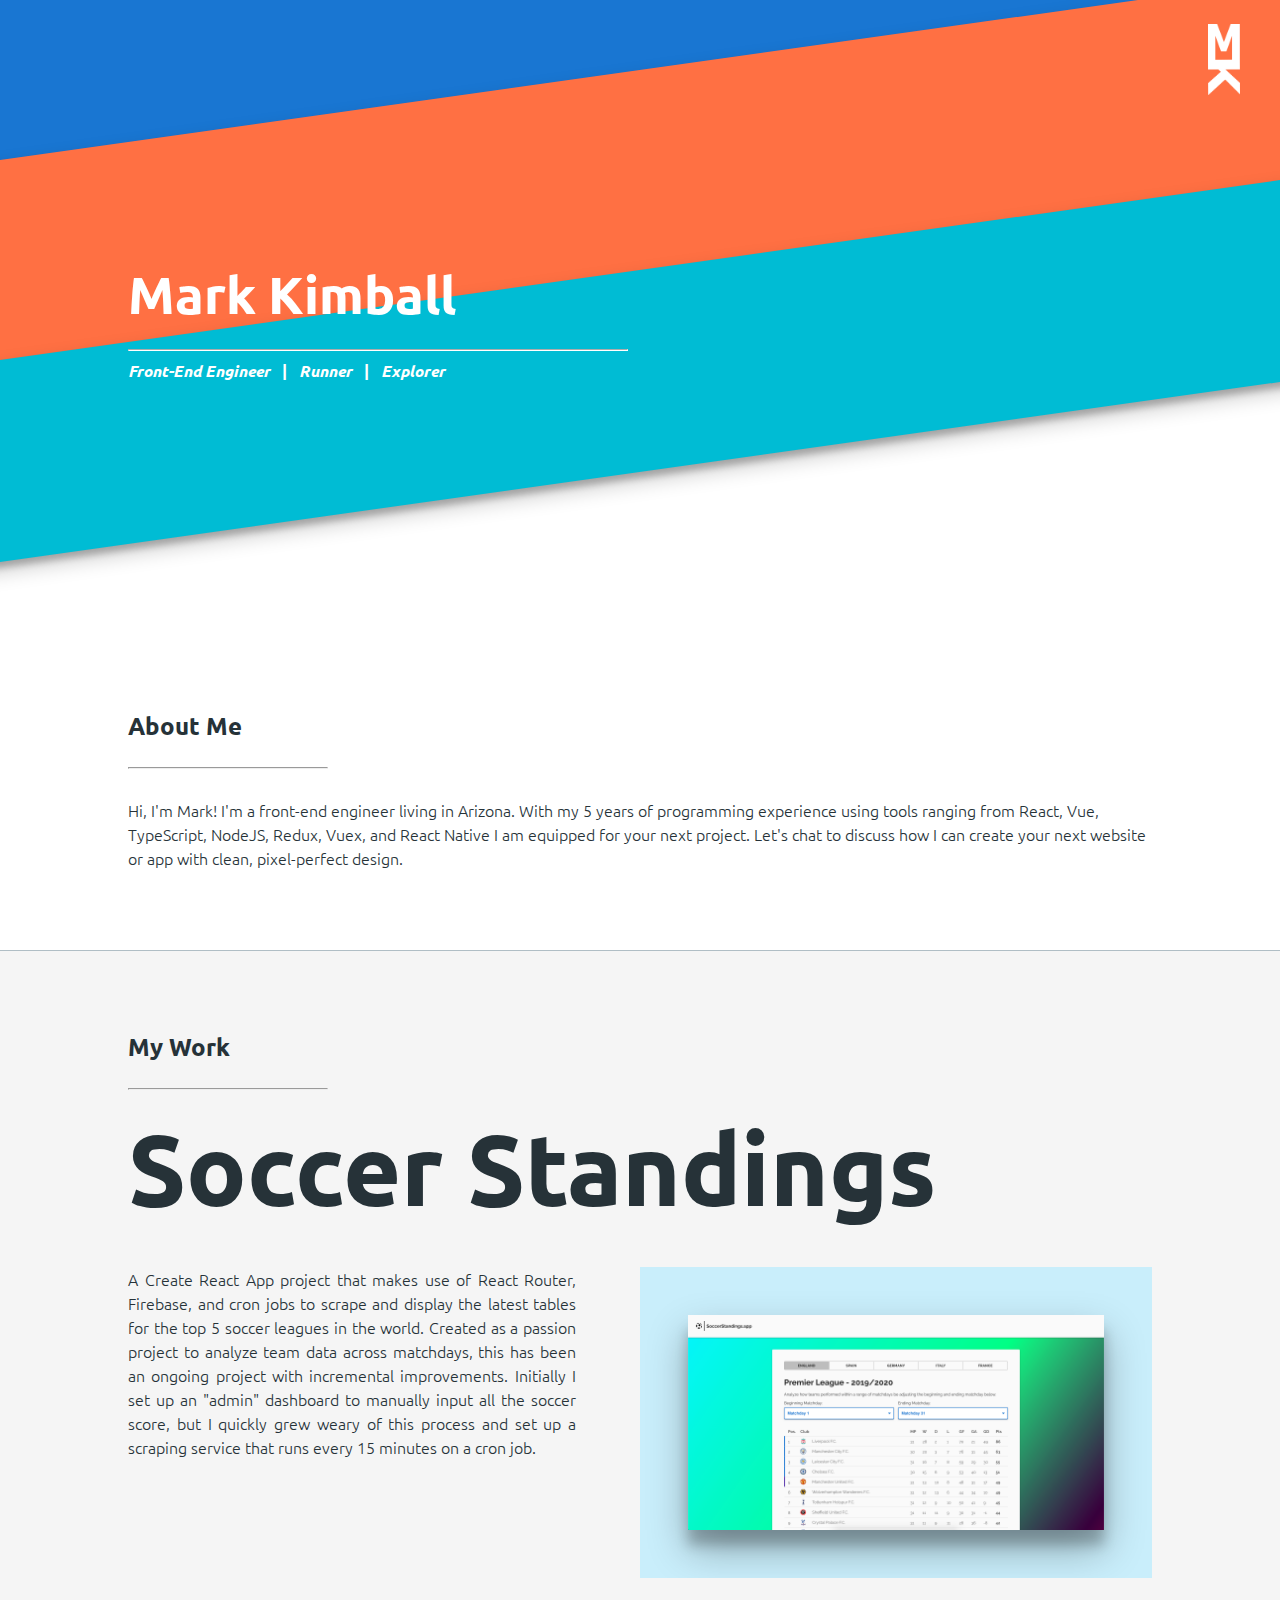
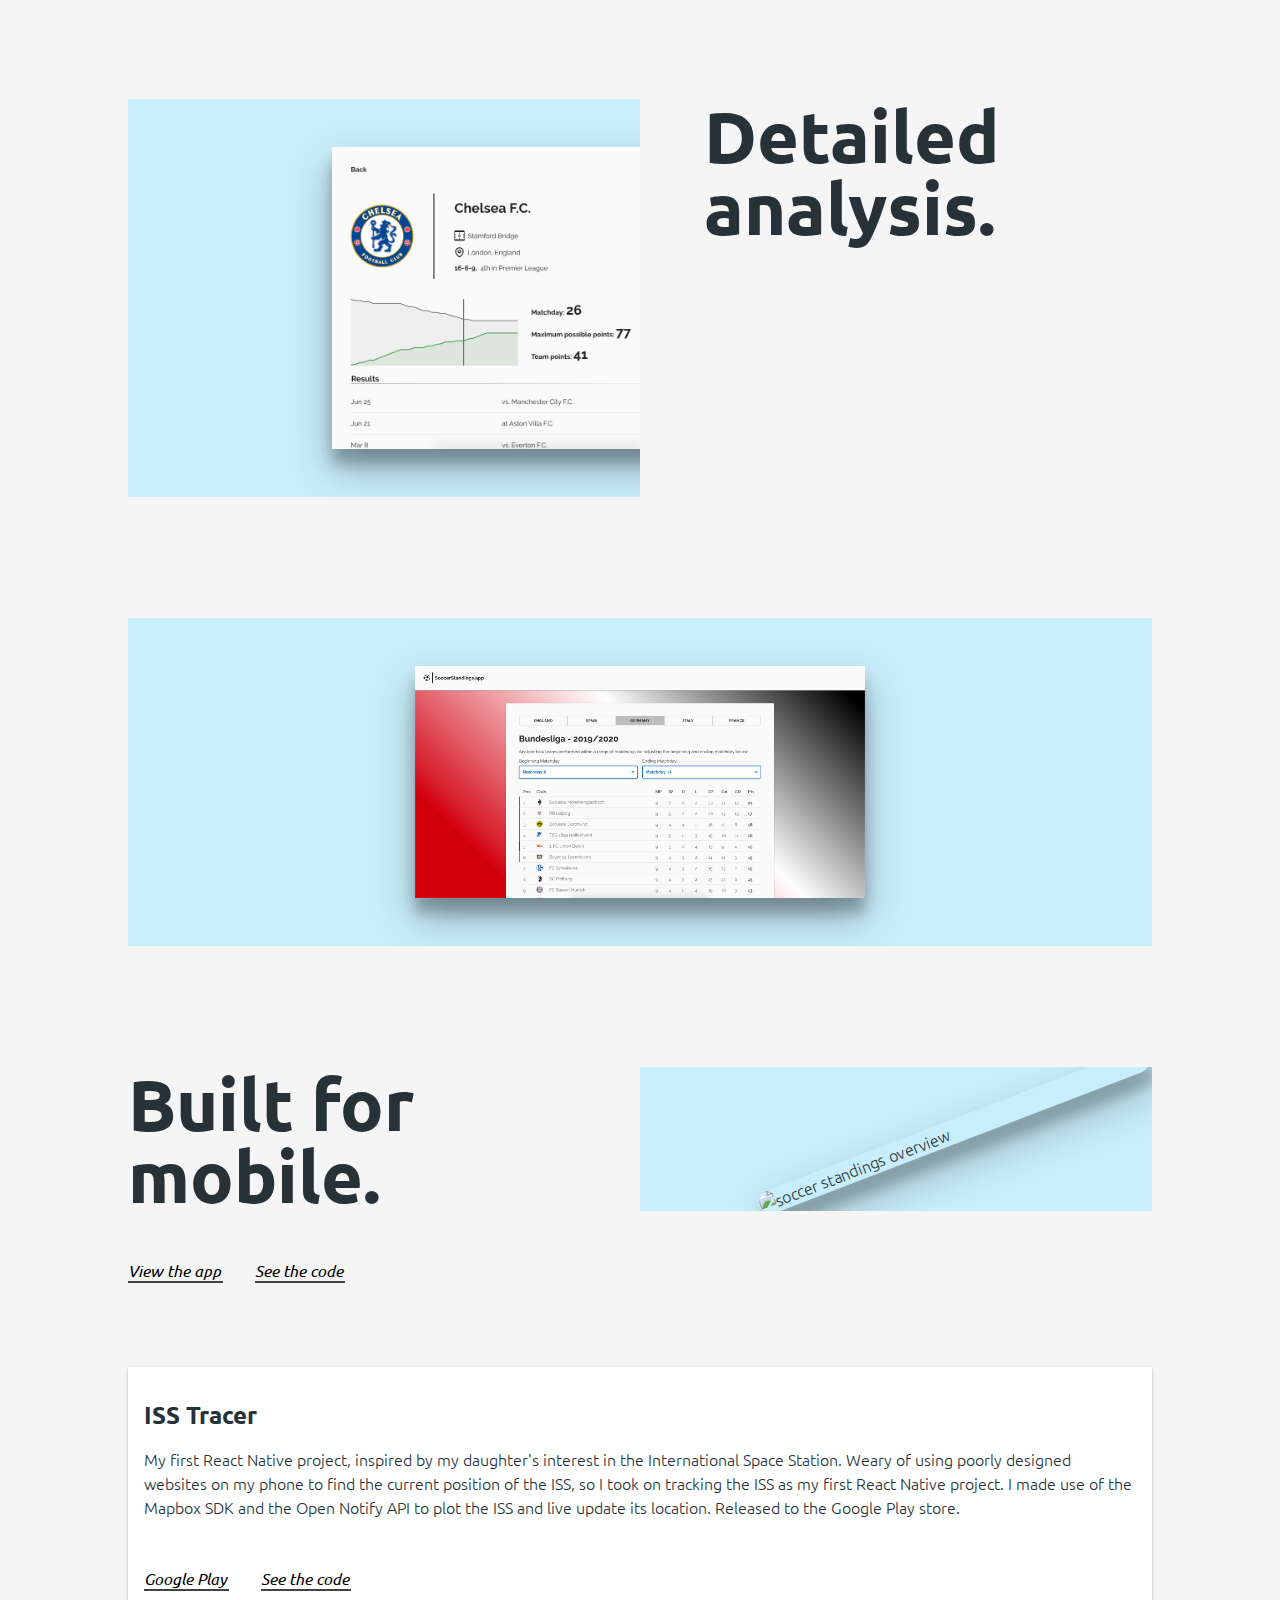
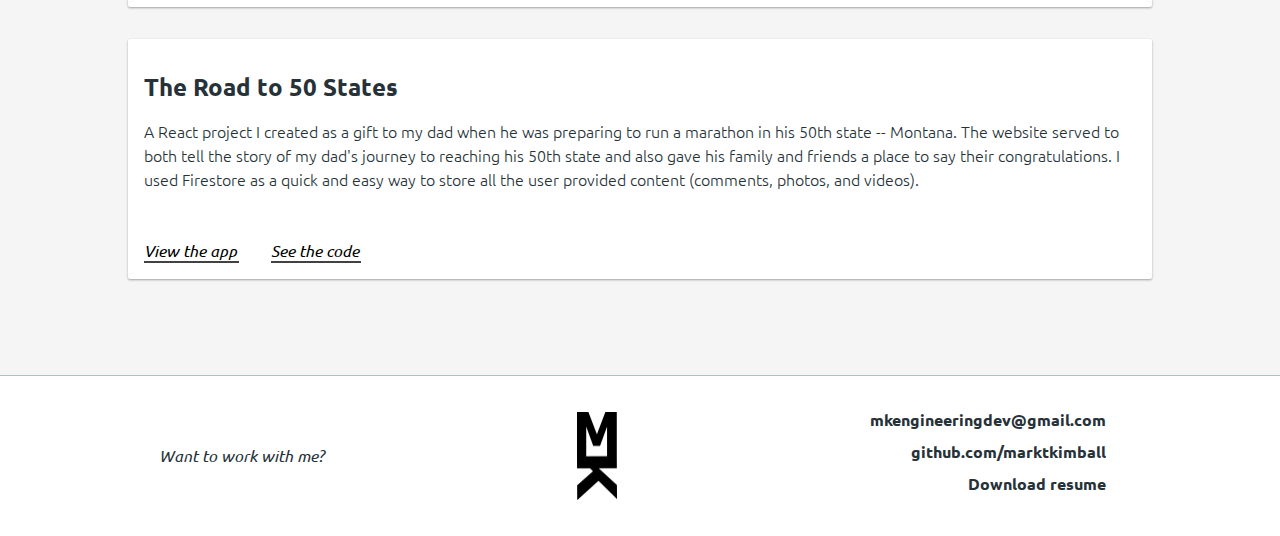
==== index.html @ 2122c410 "Project section -- will break out separate" ====
<!DOCTYPE html>
<html lang="en">
  <head>
    <meta charset="UTF-8" />
    <meta name="viewport" content="width=device-width, initial-scale=1.0" />
    <meta http-equiv="X-UA-Compatible" content="ie=edge" />
    <link rel="shortcut icon" href="./assets/favicon.ico" />
    <link
      href="https://fonts.googleapis.com/css?family=Ubuntu"
      rel="stylesheet"
    />
    <link href="./main.css" rel="stylesheet" type="text/css" />
    <title>Mark Kimball</title>
  </head>

  <body>
    <img class="header-logo" src="./assets/wordmark.png" alt="wordmark logo" />
    <header>
      <div class="stripe-container">
        <div class="stripe"></div>
        <div class="stripe"></div>
        <div class="stripe"></div>
      </div>
      <div class="title">
        <h1>Mark Kimball</h1>
        <hr />
        <h4 class="interests-container">
          <span>Front-End Engineer</span>
          <span class="interests-divider">|</span>
          <span>Runner</span>
          <span class="interests-divider">|</span>
          <span>Explorer</span>
        </h4>
      </div>
    </header>
    <section class="about">
      <div>
        <h2>About Me</h2>
        <hr />
      </div>
      <div>
        <p>
          Hi, I'm Mark! I'm a front-end engineer living in Arizona. With my 5
          years of programming experience using tools ranging from React, Vue,
          TypeScript, NodeJS, Redux, Vuex, and React Native I am equipped for
          your next project. Let's chat to discuss how I can create your next
          website or app with clean, pixel-perfect design.
        </p>
      </div>
    </section>
    <section class="projects">
      <div class="projects-section-title">
        <h2>My Work</h2>
        <hr />
      </div>
      <div class="project">
          <h1 class="project-title">Soccer Standings</h1>
          <div class="project-intro">
            <p class="project-description">
              A Create React App project that makes use of React Router,
              Firebase, and cron jobs to scrape and display the latest tables
              for the top 5 soccer leagues in the world. Created as a passion
              project to analyze team data across matchdays, this has been an
              ongoing project with incremental improvements. Initially I set up
              an "admin" dashboard to manually input all the soccer score, but I
              quickly grew weary of this process and set up a scraping service
              that runs every 15 minutes on a cron job.
            </p>
            <div class="project-image card-image-frame">
              <img
                class="app-image"
                src="./assets/soccer-standings-1.png"
                alt="soccer standings overview"
              />
            </div>
          </div>
            <div class="feature-grouping mobile-reverse">
              <div class="card-image-frame">
                <img
                  class="app-image overflowed-right"
                  src="./assets/soccer-standings-2.png"
                  alt="soccer standings overview"
                />
              </div>
              <div class="callout-feature"><h1 class="callout-inner">Detailed analysis.</h1></div>
            </div>
            <div class="feature-grouping">
            <div class="card-image-frame full-width">
              <img
                class="app-image"
                src="./assets/soccer-standings-3.png"
                alt="soccer standings overview"
              />
            </div>
          </div>
            <div class="feature-grouping">
              <div class="callout-feature"><h1 class="callout-inner">Built for mobile.</h1></div>
            <div class="card-image-frame limited-height">
              <img
                class="app-image iphone-image"
                src="./assets/soccer-standings-4.png"
                alt="soccer standings overview"
              />
            </div>
          </div>
          <div class="extras">
            <a
              class="view-link"
              href="https://soccer-table-c68e5.firebaseapp.com/"
              rel="noopener noreferer"
              target="_blanket"
            >
              View the app
            </a>
            <a
              class="view-link code-link"
              href="https://github.com/marktkimball/soccer-table"
              rel="noopener noreferer"
              target="_blanket"
            >
              See the code
            </a>
          </div>
        </div>
      </div>
        <div class="card">
          <h2>ISS Tracer</h2>
          <p>
            My first React Native project, inspired by my daughter's interest in
            the International Space Station. Weary of using poorly designed
            websites on my phone to find the current position of the ISS, so I
            took on tracking the ISS as my first React Native project. I made
            use of the Mapbox SDK and the Open Notify API to plot the ISS and
            live update its location. Released to the Google Play store.
          </p>
          <div class="extras">
            <a
              class="view-link"
              href="https://play.google.com/store/apps/details?id=com.isstracer"
              rel="noopener noreferer"
              target="_blanket"
            >
              Google Play
            </a>
            <a
              class="view-link code-link"
              href="https://github.com/marktkimball/iss-tracker"
              rel="noopener noreferer"
              target="_blanket"
            >
              See the code
            </a>
          </div>
        </div>
      </div>
      <div>
        <div class="card">
          <h2>The Road to 50 States</h2>
          <p>
            A React project I created as a gift to my dad when he was preparing
            to run a marathon in his 50th state -- Montana. The website served
            to both tell the story of my dad's journey to reaching his 50th
            state and also gave his family and friends a place to say their
            congratulations. I used Firestore as a quick and easy way to store
            all the user provided content (comments, photos, and videos).
          </p>
          <div class="extras">
            <a
              class="view-link"
              href="https://theroadto50states.herokuapp.com/"
              rel="noopener noreferer"
              target="_blanket"
            >
              View the app
            </a>
            <a
              class="view-link code-link"
              href="https://github.com/marktkimball/50-state-marathons"
              rel="noopener noreferer"
              target="_blanket"
            >
              See the code
            </a>
          </div>
        </div>
      </div>
    </section>
    <footer>
      <img
        class="footer-wordmark mobile"
        src="./assets/wordmark.png"
        alt="wordmark logo"
      />
      <p class="want-to-work-title">Want to work with me?</p>
      <img class="footer-wordmark desktop" src="./assets/wordmark.png" />
      <div>
        <a class="contact-link" href="mailto:mkengineeringdev@gmail.com">
          mkengineeringdev@gmail.com
        </a>
        <a
          class="contact-link"
          href="https://www.github.com/marktkimball"
          rel="noopener noreferer"
          target="_blanket"
        >
          github.com/marktkimball
        </a>
        <a class="contact-link" download href="./assets/resume.pdf"
          >Download resume</a
        >
      </div>
    </footer>
  </body>
</html>
---- main.css ----
*,
*:before,
*:after {
  box-sizing: border-box;
}

html {
  font-size: 10px;
}

body {
  color: #263238;
  font-family: 'Ubuntu', sans-serif;
  font-size: 1.6rem;
  font-weight: 100;
  line-height: 2.4rem;
  margin: 0;
}

a {
  text-decoration: none;
  color: inherit;
}

header {
  height: calc(3 * 21rem);
  overflow: hidden;
  position: relative;
  width: 100vw;
}

.header-logo {
  filter: invert(1);
  position: absolute;
  right: 4rem;
  top: 2.4rem;
  width: 3.2rem;
  z-index: 1;
  animation: fadein 2000ms;
}

.stripe-container {
  top: -18rem;
  left: -5rem;
  position: absolute;
  width: 120vw;
}

.stripe {
  height: 20rem;
  left: 0;
  right: 0;
  transform: rotate(-8deg);
  box-shadow: 0 1rem 2rem rgba(0, 0, 0, 0.19),
    0 0.6rem 0.6rem rgba(0, 0, 0, 0.23);
}

.stripe:nth-of-type(1) {
  height: 24rem;
  background: #1976d2;
}

.stripe:nth-of-type(2) {
  background: #ff7043;
}

.stripe:nth-of-type(3) {
  background: #00bcd4;
}

.title {
  color: #fff;
  display: flex;
  flex-direction: column;
  height: 100%;
  justify-content: center;
  margin: 0 10%;
  position: relative;
  animation: fadein 2000ms, slideIn 1000ms forwards;
}

.title > h1 {
  font-size: 5.2rem;
}

.title > hr {
  border-color: #fff;
  width: 100%;
  max-width: 50rem;
  margin-left: 0;
}

.interests-container {
  font-style: italic;
  display: flex;
  margin: 0;
}

.interests-divider {
  font-style: normal;
  margin: 0 1.2rem;
}

section {
  border-bottom: 0.1rem solid #b0bec5;
  padding: 6.4rem 10%;
}

section hr {
  display: inline-block;
  width: 20rem;
}

.view-link {
  color: #000;
  font-style: italic;
  position: relative;
  overflow: hidden;
  padding-right: 0.2rem;
  margin-right: 3.2rem;
}

.view-link::before {
  content: '';
  background-color: #ff7043;
  opacity: 0;
  position: absolute;
  top: 0.8rem;
  bottom: 0.8rem;
  left: -2.4rem;
  transition: all 200ms ease-in-out;
  width: 100%;
  height: 0.5rem;
}

.code-link::before {
  background-color: #039be5;
}

.view-link:hover::before {
  left: 0.5rem;
  opacity: 0.5;
}

.view-link::after {
  content: '';
  background-color: #424242;
  height: 0.2rem;
  width: 100%;
  position: absolute;
  bottom: 0;
  right: 0;
  left: 0;
  transition: all 200ms ease-in-out;
}

.view-link:hover::after {
  left: 100%;
  right: unset;
}

.button {
  background: #03a9f4;
  border-radius: 0.2rem;
  box-shadow: 0 0.1rem 0.3rem rgba(0, 0, 0, 0.12),
    0 0.1rem 0.2rem rgba(0, 0, 0, 0.24);
  color: #fff;
  padding: 1.6rem;
  transition: background 300ms ease-in-out;
}

.button:hover {
  background: #039be5;
}

.button:active {
  box-shadow: 0 0.3rem 0.6rem rgba(0, 0, 0, 0.16),
    0 0.3rem 0.6rem rgba(0, 0, 0, 0.23);
}

.projects {
  background: #f5f5f5;
}

.card {
  background: #fff;
  border-radius: 0.2rem;
  box-shadow: 0 0.1rem 0.3rem rgba(0, 0, 0, 0.12),
    0 0.1rem 0.2rem rgba(0, 0, 0, 0.24);
  margin-bottom: 3.2rem;
  padding: 1.6rem;
}

.project {
  margin-bottom: 8.4rem;
}

.project-intro {
  align-items: flex-start;
  display: flex;
  margin-bottom: 6.4rem;
}

.project-description {
  flex: 2;
  margin: 0 6.4rem 0 0;
  text-align: justify;
}

.project-title {
  font-size: 10rem;
  line-height: 10rem;
  margin: 1.6rem 0 4.8rem 0;
}

.project-image {
  flex: 3;
}

.callout-feature {
  flex: 1;
}

.callout-inner {
  max-width: 38rem;
  font-size: 7.2rem;
  line-height: 7.2rem;
  margin: 0;
}

.align-right {
  text-align: right;
}

.feature-grouping {
  display: flex;
  justify-content: space-between;
  margin-top: 12.1rem;
}

.feature-grouping > *:nth-child(2) {
  margin-left: 6.4rem;
}

.card-image-frame {
  background-color: #c9eefb;
  display: inline-block;
  padding: 4.8rem;
  overflow: hidden;
  flex: 3;
  max-width: 50%;
}

.card-image-frame.limited-height {
  max-height: 34rem;
}

.app-image {
  box-shadow: 0 1.9rem 3.8rem rgba(0, 0, 0, 0.3),
    0 1.5rem 1.2rem rgba(0, 0, 0, 0.22);
  display: block;
  margin: 0 auto;
  max-width: 45rem;
  width: 100%;
}

.card-image-frame.full-width {
  max-width: 100%;
}

.overflowed-right {
  transform: translate(15.6rem, 0);
}

.iphone-image {
  border-radius: 3.2rem;
  max-height: 40rem;
  transform: rotate(-21deg) translate(5.3rem, 2.5rem);
  width: initial;
}

.extras {
  align-items: center;
  display: flex;
  margin-top: 4.8rem;
}

footer {
  align-items: center;
  display: flex;
  justify-content: space-around;
  padding: 3.2rem;
}

.want-to-work-title {
  font-style: italic;
}

.footer-wordmark {
  width: 4rem;
}

.contact-link {
  display: block;
  font-weight: bold;
  margin: 0 1.6rem 0.8rem 0;
  text-align: right;
}

.contact-link:hover {
  text-decoration: underline;
}

@media screen and (max-width: 414px) {
  .title {
    margin: 0 1.6rem;
  }

  .title h1 {
    font-size: 4.2rem;
  }

  .about {
    padding: 0 1.6rem 3.2rem 1.6rem;
  }

  .projects {
    padding: 1.6rem;
  }

  .projects-section-title {
    margin: 0 1.6rem;
  }

  .interests-container {
    flex-direction: column;
  }

  .interests-divider {
    display: none;
  }
}

.mobile {
  display: none;
}

@media screen and (max-width: 768px) {
  .project-title {
    font-size: 7.2rem;
    line-height: 7.2rem;
  }

  .project-description {
    margin-right: 0;
  }

  .project-intro,
  .feature-grouping {
    flex-direction: column;
  }

  .feature-grouping {
    margin-top: 6.4rem;
  }

  .feature-grouping.mobile-reverse {
    flex-direction: column-reverse;
  }

  .project-intro > *,
  .feature-grouping > * {
    max-width: 100%;
    min-width: 100%;
  }

  .feature-grouping > *:nth-child(2) {
    margin-left: 0;
  }

  .card-image-frame {
    margin-top: 3.2rem;
  }

  .callout-inner {
    font-size: 5.2rem;
    line-height: 5.2rem;
  }

  footer {
    flex-direction: column;
  }

  .desktop {
    display: none;
  }

  .mobile {
    display: block;
  }

  .want-to-work-title {
    border-bottom: 0.1rem solid #000;
    margin: 3.2rem 0 3.2rem 0;
    padding: 3.2rem 0;
    text-align: center;
    width: 60%;
  }

  .contact-link {
    text-align: center;
  }

  .contact-divider {
    display: none;
  }
}

@keyframes fadein {
  from {
    opacity: 0;
  }
  to {
    opacity: 1;
  }
}

@keyframes slideIn {
  from {
    transform: translateY(2.4rem);
  }
  to {
    transform: translateY(0);
  }
}
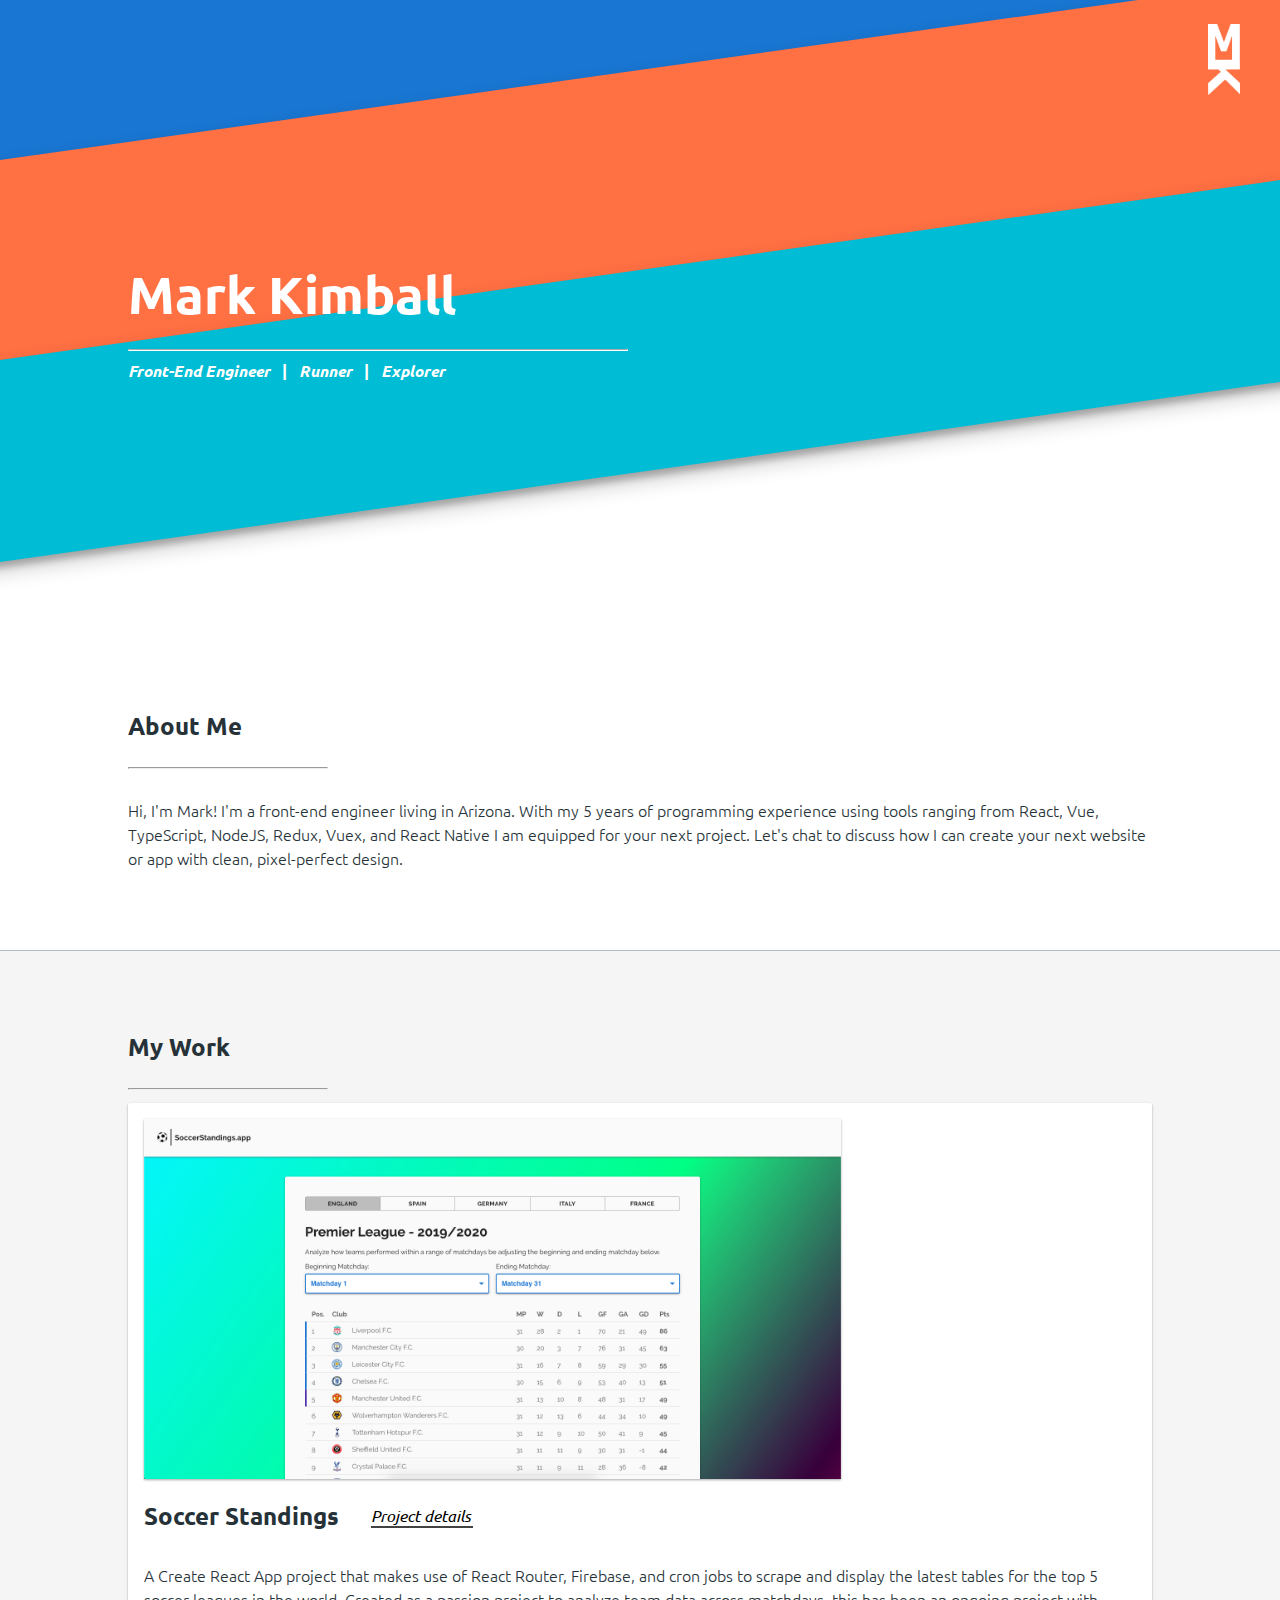
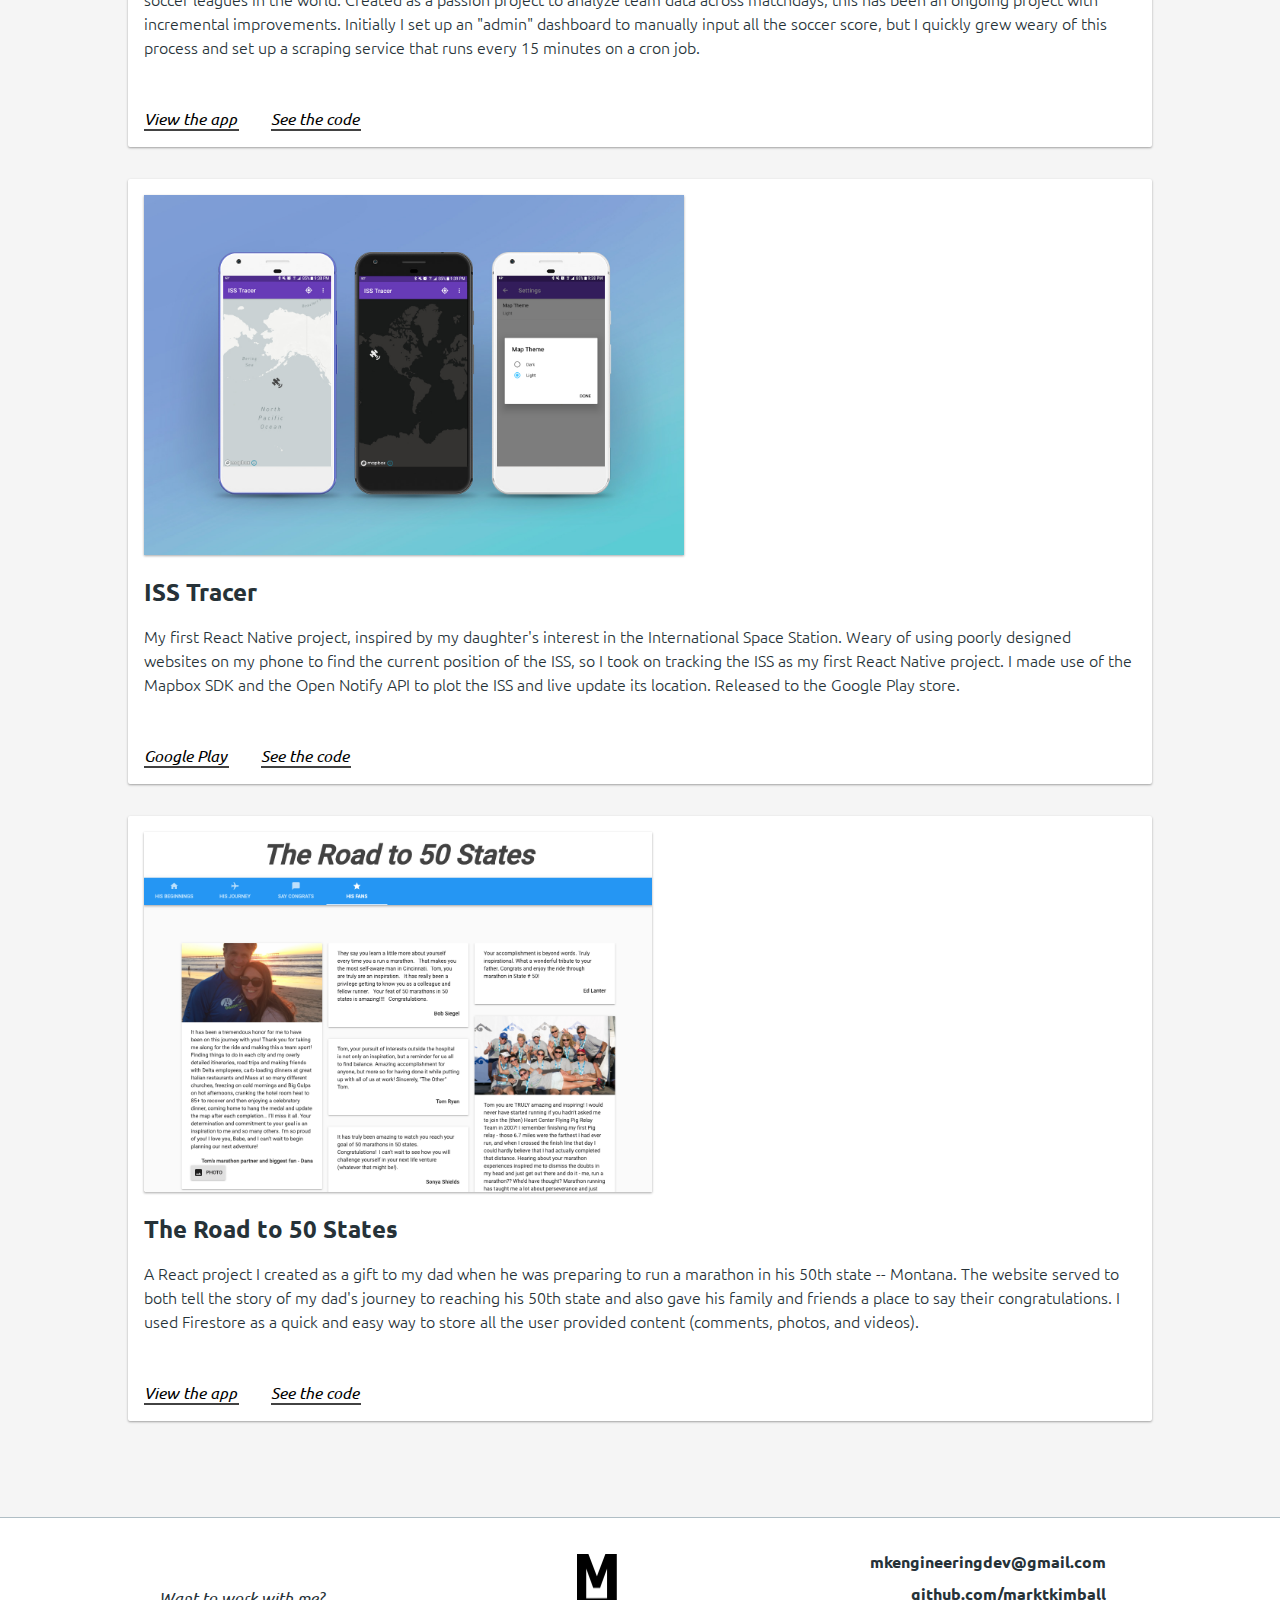
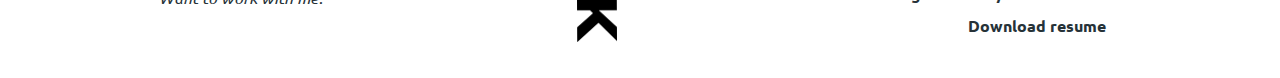
==== commit bfbfcb87: "Separates project page" ====
--- a/index.html
+++ b/index.html
@@ -14,12 +14,16 @@
   </head>
 
   <body>
-    <img class="header-logo" src="./assets/wordmark.png" alt="wordmark logo" />
+    <img
+      class="header-logo invert"
+      src="./assets/wordmark.png"
+      alt="wordmark logo"
+    />
     <header>
       <div class="stripe-container">
-        <div class="stripe"></div>
-        <div class="stripe"></div>
-        <div class="stripe"></div>
+        <div class="stripe elevation-3"></div>
+        <div class="stripe elevation-3"></div>
+        <div class="stripe elevation-3"></div>
       </div>
       <div class="title">
         <h1>Mark Kimball</h1>
@@ -53,135 +57,113 @@
         <h2>My Work</h2>
         <hr />
       </div>
-      <div class="project">
-          <h1 class="project-title">Soccer Standings</h1>
-          <div class="project-intro">
-            <p class="project-description">
-              A Create React App project that makes use of React Router,
-              Firebase, and cron jobs to scrape and display the latest tables
-              for the top 5 soccer leagues in the world. Created as a passion
-              project to analyze team data across matchdays, this has been an
-              ongoing project with incremental improvements. Initially I set up
-              an "admin" dashboard to manually input all the soccer score, but I
-              quickly grew weary of this process and set up a scraping service
-              that runs every 15 minutes on a cron job.
-            </p>
-            <div class="project-image card-image-frame">
-              <img
-                class="app-image"
-                src="./assets/soccer-standings-1.png"
-                alt="soccer standings overview"
-              />
-            </div>
-          </div>
-            <div class="feature-grouping mobile-reverse">
-              <div class="card-image-frame">
-                <img
-                  class="app-image overflowed-right"
-                  src="./assets/soccer-standings-2.png"
-                  alt="soccer standings overview"
-                />
-              </div>
-              <div class="callout-feature"><h1 class="callout-inner">Detailed analysis.</h1></div>
-            </div>
-            <div class="feature-grouping">
-            <div class="card-image-frame full-width">
-              <img
-                class="app-image"
-                src="./assets/soccer-standings-3.png"
-                alt="soccer standings overview"
-              />
-            </div>
-          </div>
-            <div class="feature-grouping">
-              <div class="callout-feature"><h1 class="callout-inner">Built for mobile.</h1></div>
-            <div class="card-image-frame limited-height">
-              <img
-                class="app-image iphone-image"
-                src="./assets/soccer-standings-4.png"
-                alt="soccer standings overview"
-              />
-            </div>
-          </div>
-          <div class="extras">
-            <a
-              class="view-link"
-              href="https://soccer-table-c68e5.firebaseapp.com/"
-              rel="noopener noreferer"
-              target="_blanket"
-            >
-              View the app
-            </a>
-            <a
-              class="view-link code-link"
-              href="https://github.com/marktkimball/soccer-table"
-              rel="noopener noreferer"
-              target="_blanket"
-            >
-              See the code
-            </a>
-          </div>
+      <div class="card elevation-1">
+        <img
+          class="card-media elevation-1"
+          src="./assets/soccer-standings-1.png"
+          alt="soccer standings overview"
+        />
+        <div class="card-title-container">
+          <h2>Soccer Standings</h2>
+          <a class="view-link project-link" href="./soccer-standings.html">
+            Project details
+          </a>
+        </div>
+        <p>
+          A Create React App project that makes use of React Router, Firebase,
+          and cron jobs to scrape and display the latest tables for the top 5
+          soccer leagues in the world. Created as a passion project to analyze
+          team data across matchdays, this has been an ongoing project with
+          incremental improvements. Initially I set up an "admin" dashboard to
+          manually input all the soccer score, but I quickly grew weary of this
+          process and set up a scraping service that runs every 15 minutes on a
+          cron job.
+        </p>
+        <div class="extras">
+          <a
+            class="view-link"
+            href="https://soccer-table-c68e5.firebaseapp.com/"
+            rel="noopener noreferer"
+            target="_blanket"
+          >
+            View the app
+          </a>
+          <a
+            class="view-link code-link"
+            href="https://github.com/marktkimball/soccer-table"
+            rel="noopener noreferer"
+            target="_blanket"
+          >
+            See the code
+          </a>
         </div>
       </div>
-        <div class="card">
-          <h2>ISS Tracer</h2>
-          <p>
-            My first React Native project, inspired by my daughter's interest in
-            the International Space Station. Weary of using poorly designed
-            websites on my phone to find the current position of the ISS, so I
-            took on tracking the ISS as my first React Native project. I made
-            use of the Mapbox SDK and the Open Notify API to plot the ISS and
-            live update its location. Released to the Google Play store.
-          </p>
-          <div class="extras">
-            <a
-              class="view-link"
-              href="https://play.google.com/store/apps/details?id=com.isstracer"
-              rel="noopener noreferer"
-              target="_blanket"
-            >
-              Google Play
-            </a>
-            <a
-              class="view-link code-link"
-              href="https://github.com/marktkimball/iss-tracker"
-              rel="noopener noreferer"
-              target="_blanket"
-            >
-              See the code
-            </a>
-          </div>
+      <div class="card elevation-1">
+        <img
+          class="card-media elevation-1"
+          src="./assets/iss-tracer.jpg"
+          alt="iss tracer overview"
+        />
+        <h2>ISS Tracer</h2>
+        <p>
+          My first React Native project, inspired by my daughter's interest in
+          the International Space Station. Weary of using poorly designed
+          websites on my phone to find the current position of the ISS, so I
+          took on tracking the ISS as my first React Native project. I made use
+          of the Mapbox SDK and the Open Notify API to plot the ISS and live
+          update its location. Released to the Google Play store.
+        </p>
+        <div class="extras">
+          <a
+            class="view-link"
+            href="https://play.google.com/store/apps/details?id=com.isstracer"
+            rel="noopener noreferer"
+            target="_blanket"
+          >
+            Google Play
+          </a>
+          <a
+            class="view-link code-link"
+            href="https://github.com/marktkimball/iss-tracker"
+            rel="noopener noreferer"
+            target="_blanket"
+          >
+            See the code
+          </a>
         </div>
       </div>
-      <div>
-        <div class="card">
-          <h2>The Road to 50 States</h2>
-          <p>
-            A React project I created as a gift to my dad when he was preparing
-            to run a marathon in his 50th state -- Montana. The website served
-            to both tell the story of my dad's journey to reaching his 50th
-            state and also gave his family and friends a place to say their
-            congratulations. I used Firestore as a quick and easy way to store
-            all the user provided content (comments, photos, and videos).
-          </p>
-          <div class="extras">
-            <a
-              class="view-link"
-              href="https://theroadto50states.herokuapp.com/"
-              rel="noopener noreferer"
-              target="_blanket"
-            >
-              View the app
-            </a>
-            <a
-              class="view-link code-link"
-              href="https://github.com/marktkimball/50-state-marathons"
-              rel="noopener noreferer"
-              target="_blanket"
-            >
-              See the code
-            </a>
-          </div>
+      <div class="card elevation-1">
+        <img
+          class="card-media elevation-1"
+          src="./assets/the-road-to-50-states-2.png"
+          alt="soccer standings overview"
+        />
+        <h2>The Road to 50 States</h2>
+        <p>
+          A React project I created as a gift to my dad when he was preparing to
+          run a marathon in his 50th state -- Montana. The website served to
+          both tell the story of my dad's journey to reaching his 50th state and
+          also gave his family and friends a place to say their congratulations.
+          I used Firestore as a quick and easy way to store all the user
+          provided content (comments, photos, and videos).
+        </p>
+        <div class="extras">
+          <a
+            class="view-link"
+            href="https://theroadto50states.herokuapp.com/"
+            rel="noopener noreferer"
+            target="_blanket"
+          >
+            View the app
+          </a>
+          <a
+            class="view-link code-link"
+            href="https://github.com/marktkimball/50-state-marathons"
+            rel="noopener noreferer"
+            target="_blanket"
+          >
+            See the code
+          </a>
         </div>
       </div>
     </section>
--- a/main.css
+++ b/main.css
@@ -9,6 +9,7 @@
 }
 
 body {
+  background-color: #fff;
   color: #263238;
   font-family: 'Ubuntu', sans-serif;
   font-size: 1.6rem;
@@ -30,7 +31,6 @@
 }
 
 .header-logo {
-  filter: invert(1);
   position: absolute;
   right: 4rem;
   top: 2.4rem;
@@ -39,6 +39,10 @@
   animation: fadein 2000ms;
 }
 
+.invert {
+  filter: invert(1);
+}
+
 .stripe-container {
   top: -18rem;
   left: -5rem;
@@ -51,8 +55,6 @@
   left: 0;
   right: 0;
   transform: rotate(-8deg);
-  box-shadow: 0 1rem 2rem rgba(0, 0, 0, 0.19),
-    0 0.6rem 0.6rem rgba(0, 0, 0, 0.23);
 }
 
 .stripe:nth-of-type(1) {
@@ -113,6 +115,7 @@
 
 .view-link {
   color: #000;
+  display: inline-block;
   font-style: italic;
   position: relative;
   overflow: hidden;
@@ -137,6 +140,10 @@
   background-color: #039be5;
 }
 
+.project-link::before {
+  background-color: #00897b;
+}
+
 .view-link:hover::before {
   left: 0.5rem;
   opacity: 0.5;
@@ -159,25 +166,6 @@
   right: unset;
 }
 
-.button {
-  background: #03a9f4;
-  border-radius: 0.2rem;
-  box-shadow: 0 0.1rem 0.3rem rgba(0, 0, 0, 0.12),
-    0 0.1rem 0.2rem rgba(0, 0, 0, 0.24);
-  color: #fff;
-  padding: 1.6rem;
-  transition: background 300ms ease-in-out;
-}
-
-.button:hover {
-  background: #039be5;
-}
-
-.button:active {
-  box-shadow: 0 0.3rem 0.6rem rgba(0, 0, 0, 0.16),
-    0 0.3rem 0.6rem rgba(0, 0, 0, 0.23);
-}
-
 .projects {
   background: #f5f5f5;
 }
@@ -185,98 +173,24 @@
 .card {
   background: #fff;
   border-radius: 0.2rem;
-  box-shadow: 0 0.1rem 0.3rem rgba(0, 0, 0, 0.12),
-    0 0.1rem 0.2rem rgba(0, 0, 0, 0.24);
   margin-bottom: 3.2rem;
   padding: 1.6rem;
 }
 
-.project {
-  margin-bottom: 8.4rem;
-}
-
-.project-intro {
-  align-items: flex-start;
-  display: flex;
-  margin-bottom: 6.4rem;
-}
-
-.project-description {
-  flex: 2;
-  margin: 0 6.4rem 0 0;
-  text-align: justify;
-}
-
-.project-title {
-  font-size: 10rem;
-  line-height: 10rem;
-  margin: 1.6rem 0 4.8rem 0;
-}
-
-.project-image {
-  flex: 3;
-}
-
-.callout-feature {
-  flex: 1;
-}
-
-.callout-inner {
-  max-width: 38rem;
-  font-size: 7.2rem;
-  line-height: 7.2rem;
-  margin: 0;
-}
-
-.align-right {
-  text-align: right;
-}
-
-.feature-grouping {
-  display: flex;
-  justify-content: space-between;
-  margin-top: 12.1rem;
-}
-
-.feature-grouping > *:nth-child(2) {
-  margin-left: 6.4rem;
-}
-
-.card-image-frame {
-  background-color: #c9eefb;
-  display: inline-block;
-  padding: 4.8rem;
-  overflow: hidden;
-  flex: 3;
-  max-width: 50%;
-}
-
-.card-image-frame.limited-height {
-  max-height: 34rem;
-}
-
-.app-image {
-  box-shadow: 0 1.9rem 3.8rem rgba(0, 0, 0, 0.3),
-    0 1.5rem 1.2rem rgba(0, 0, 0, 0.22);
-  display: block;
-  margin: 0 auto;
-  max-width: 45rem;
-  width: 100%;
-}
-
-.card-image-frame.full-width {
+.card-media {
+  height: auto;
+  max-height: 360px;
   max-width: 100%;
-}
-
-.overflowed-right {
-  transform: translate(15.6rem, 0);
-}
-
-.iphone-image {
-  border-radius: 3.2rem;
-  max-height: 40rem;
-  transform: rotate(-21deg) translate(5.3rem, 2.5rem);
-  width: initial;
+  width: auto;
+}
+
+.card-title-container {
+  align-items: center;
+  display: flex;
+}
+
+.card-title-container > h2 {
+  margin-right: 3.2rem;
 }
 
 .extras {
@@ -290,6 +204,7 @@
   display: flex;
   justify-content: space-around;
   padding: 3.2rem;
+  background-color: #fff;
 }
 
 .want-to-work-title {
@@ -311,6 +226,30 @@
   text-decoration: underline;
 }
 
+.mobile {
+  display: none;
+}
+
+.elevation-1 {
+  box-shadow: 0 0.1rem 0.3rem rgba(0, 0, 0, 0.12),
+    0 0.1rem 0.2rem rgba(0, 0, 0, 0.24);
+}
+
+.elevation-2 {
+  box-shadow: 0 0.3rem 0.6rem rgba(0, 0, 0, 0.16),
+    0 0.3rem 0.6rem rgba(0, 0, 0, 0.23);
+}
+
+.elevation-3 {
+  box-shadow: 0 1rem 2rem rgba(0, 0, 0, 0.19),
+    0 0.6rem 0.6rem rgba(0, 0, 0, 0.23);
+}
+
+.elevation-5 {
+  box-shadow: 0 1.9rem 3.8rem rgba(0, 0, 0, 0.3),
+    0 1.5rem 1.2rem rgba(0, 0, 0, 0.22);
+}
+
 @media screen and (max-width: 414px) {
   .title {
     margin: 0 1.6rem;
@@ -324,6 +263,11 @@
     padding: 0 1.6rem 3.2rem 1.6rem;
   }
 
+  .card-title-container {
+    align-items: flex-start;
+    flex-direction: column;
+  }
+
   .projects {
     padding: 1.6rem;
   }
@@ -339,54 +283,13 @@
   .interests-divider {
     display: none;
   }
-}
-
-.mobile {
-  display: none;
+
+  .view-link {
+    font-size: 1.5rem;
+  }
 }
 
 @media screen and (max-width: 768px) {
-  .project-title {
-    font-size: 7.2rem;
-    line-height: 7.2rem;
-  }
-
-  .project-description {
-    margin-right: 0;
-  }
-
-  .project-intro,
-  .feature-grouping {
-    flex-direction: column;
-  }
-
-  .feature-grouping {
-    margin-top: 6.4rem;
-  }
-
-  .feature-grouping.mobile-reverse {
-    flex-direction: column-reverse;
-  }
-
-  .project-intro > *,
-  .feature-grouping > * {
-    max-width: 100%;
-    min-width: 100%;
-  }
-
-  .feature-grouping > *:nth-child(2) {
-    margin-left: 0;
-  }
-
-  .card-image-frame {
-    margin-top: 3.2rem;
-  }
-
-  .callout-inner {
-    font-size: 5.2rem;
-    line-height: 5.2rem;
-  }
-
   footer {
     flex-direction: column;
   }
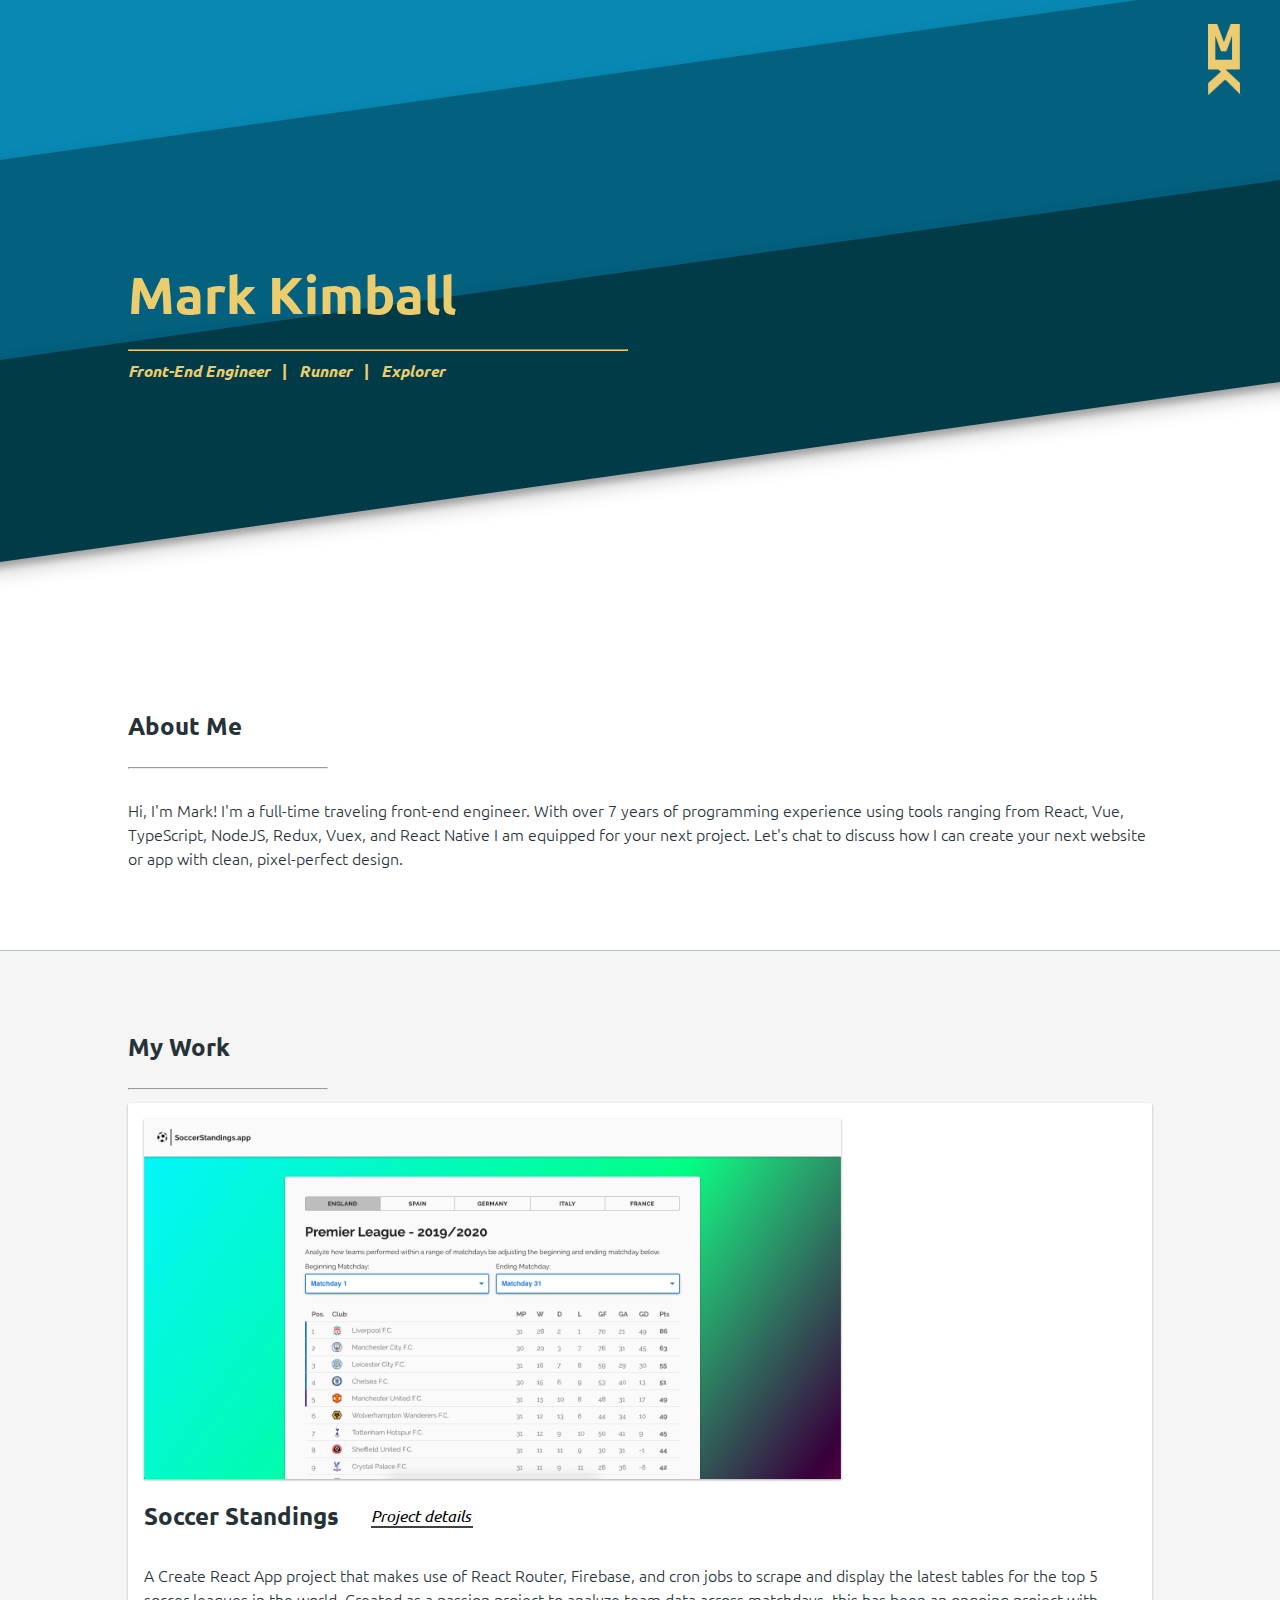
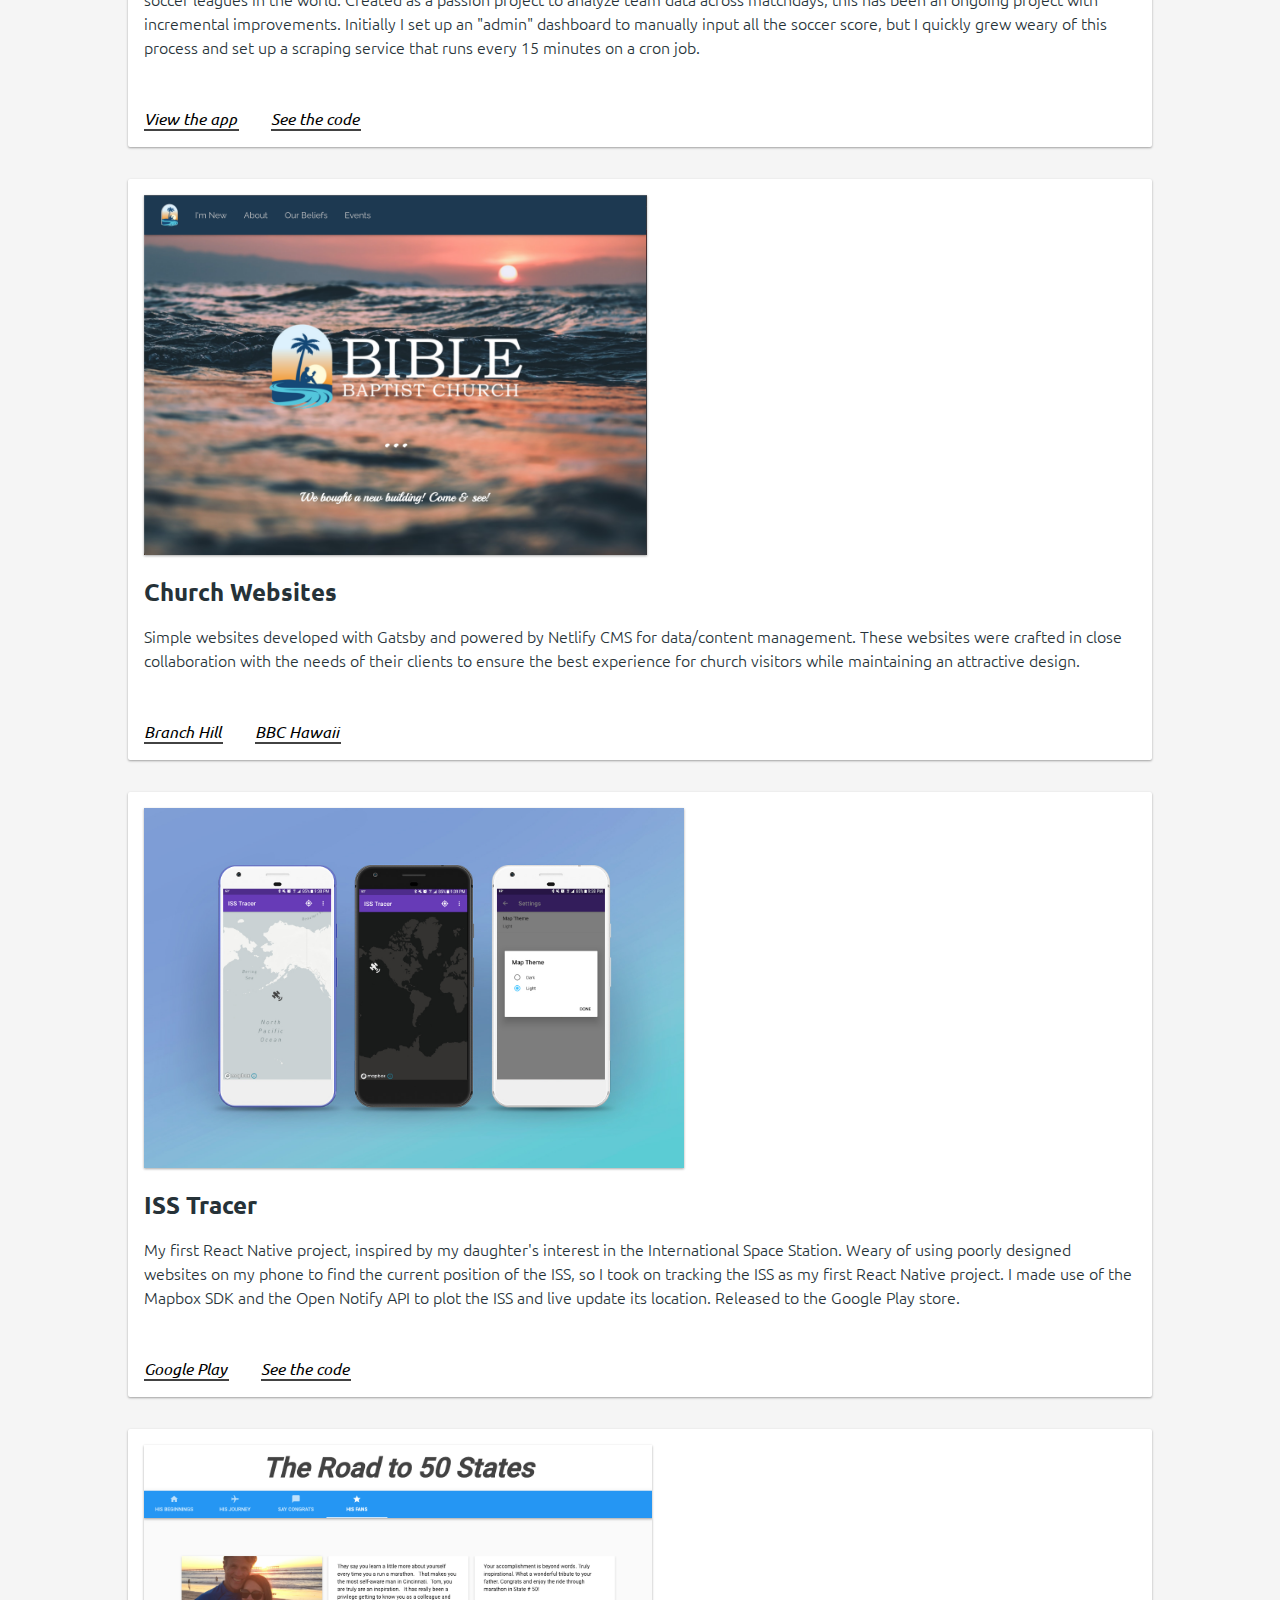
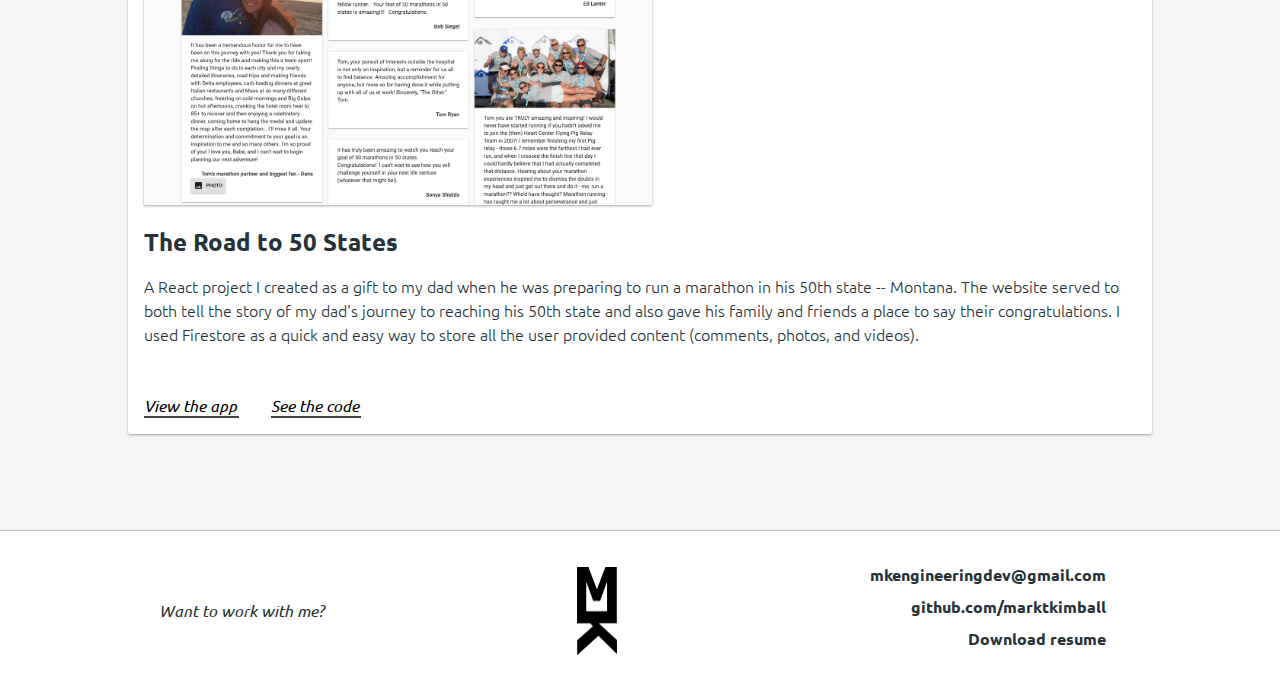
==== commit 0ff219e7: "Updates and new projects" ====
--- a/index.html
+++ b/index.html
@@ -15,7 +15,7 @@
 
   <body>
     <img
-      class="header-logo invert"
+      class="header-logo colorize"
       src="./assets/wordmark.png"
       alt="wordmark logo"
     />
@@ -44,8 +44,8 @@
       </div>
       <div>
         <p>
-          Hi, I'm Mark! I'm a front-end engineer living in Arizona. With my 5
-          years of programming experience using tools ranging from React, Vue,
+          Hi, I'm Mark! I'm a full-time traveling front-end engineer. With over
+          7 years of programming experience using tools ranging from React, Vue,
           TypeScript, NodeJS, Redux, Vuex, and React Native I am equipped for
           your next project. Let's chat to discuss how I can create your next
           website or app with clean, pixel-perfect design.
@@ -95,6 +95,38 @@
             target="_blanket"
           >
             See the code
+          </a>
+        </div>
+      </div>
+      <div class="card elevation-1">
+        <img
+          class="card-media elevation-1"
+          src="./assets/church-websites-1.png"
+          alt="iss tracer overview"
+        />
+        <h2>Church Websites</h2>
+        <p>
+          Simple websites developed with Gatsby and powered by Netlify CMS for
+          data/content management. These websites were crafted in close
+          collaboration with the needs of their clients to ensure the best
+          experience for church visitors while maintaining an attractive design.
+        </p>
+        <div class="extras">
+          <a
+            class="view-link"
+            href="https://dreamy-pike-b3b7bf.netlify.app/"
+            rel="noopener noreferer"
+            target="_blanket"
+          >
+            Branch Hill
+          </a>
+          <a
+            class="view-link code-link"
+            href="https://roaring-cactus-b03f63.netlify.app/"
+            rel="noopener noreferer"
+            target="_blanket"
+          >
+            BBC Hawaii
           </a>
         </div>
       </div>
--- a/main.css
+++ b/main.css
@@ -11,7 +11,7 @@
 body {
   background-color: #fff;
   color: #263238;
-  font-family: 'Ubuntu', sans-serif;
+  font-family: "Ubuntu", sans-serif;
   font-size: 1.6rem;
   font-weight: 100;
   line-height: 2.4rem;
@@ -39,8 +39,9 @@
   animation: fadein 2000ms;
 }
 
-.invert {
-  filter: invert(1);
+.colorize {
+  filter: invert(77%) sepia(57%) saturate(342%) hue-rotate(1deg) brightness(97%)
+    contrast(93%);
 }
 
 .stripe-container {
@@ -59,19 +60,19 @@
 
 .stripe:nth-of-type(1) {
   height: 24rem;
-  background: #1976d2;
+  background: #0889b4;
 }
 
 .stripe:nth-of-type(2) {
-  background: #ff7043;
+  background: #04607f;
 }
 
 .stripe:nth-of-type(3) {
-  background: #00bcd4;
+  background: #013b48;
 }
 
 .title {
-  color: #fff;
+  color: #eccd6e;
   display: flex;
   flex-direction: column;
   height: 100%;
@@ -86,7 +87,7 @@
 }
 
 .title > hr {
-  border-color: #fff;
+  border-color: #eccd6e;
   width: 100%;
   max-width: 50rem;
   margin-left: 0;
@@ -124,7 +125,7 @@
 }
 
 .view-link::before {
-  content: '';
+  content: "";
   background-color: #ff7043;
   opacity: 0;
   position: absolute;
@@ -150,7 +151,7 @@
 }
 
 .view-link::after {
-  content: '';
+  content: "";
   background-color: #424242;
   height: 0.2rem;
   width: 100%;
@@ -312,6 +313,7 @@
 
   .contact-link {
     text-align: center;
+    margin: 0 0 0.8rem 0;
   }
 
   .contact-divider {
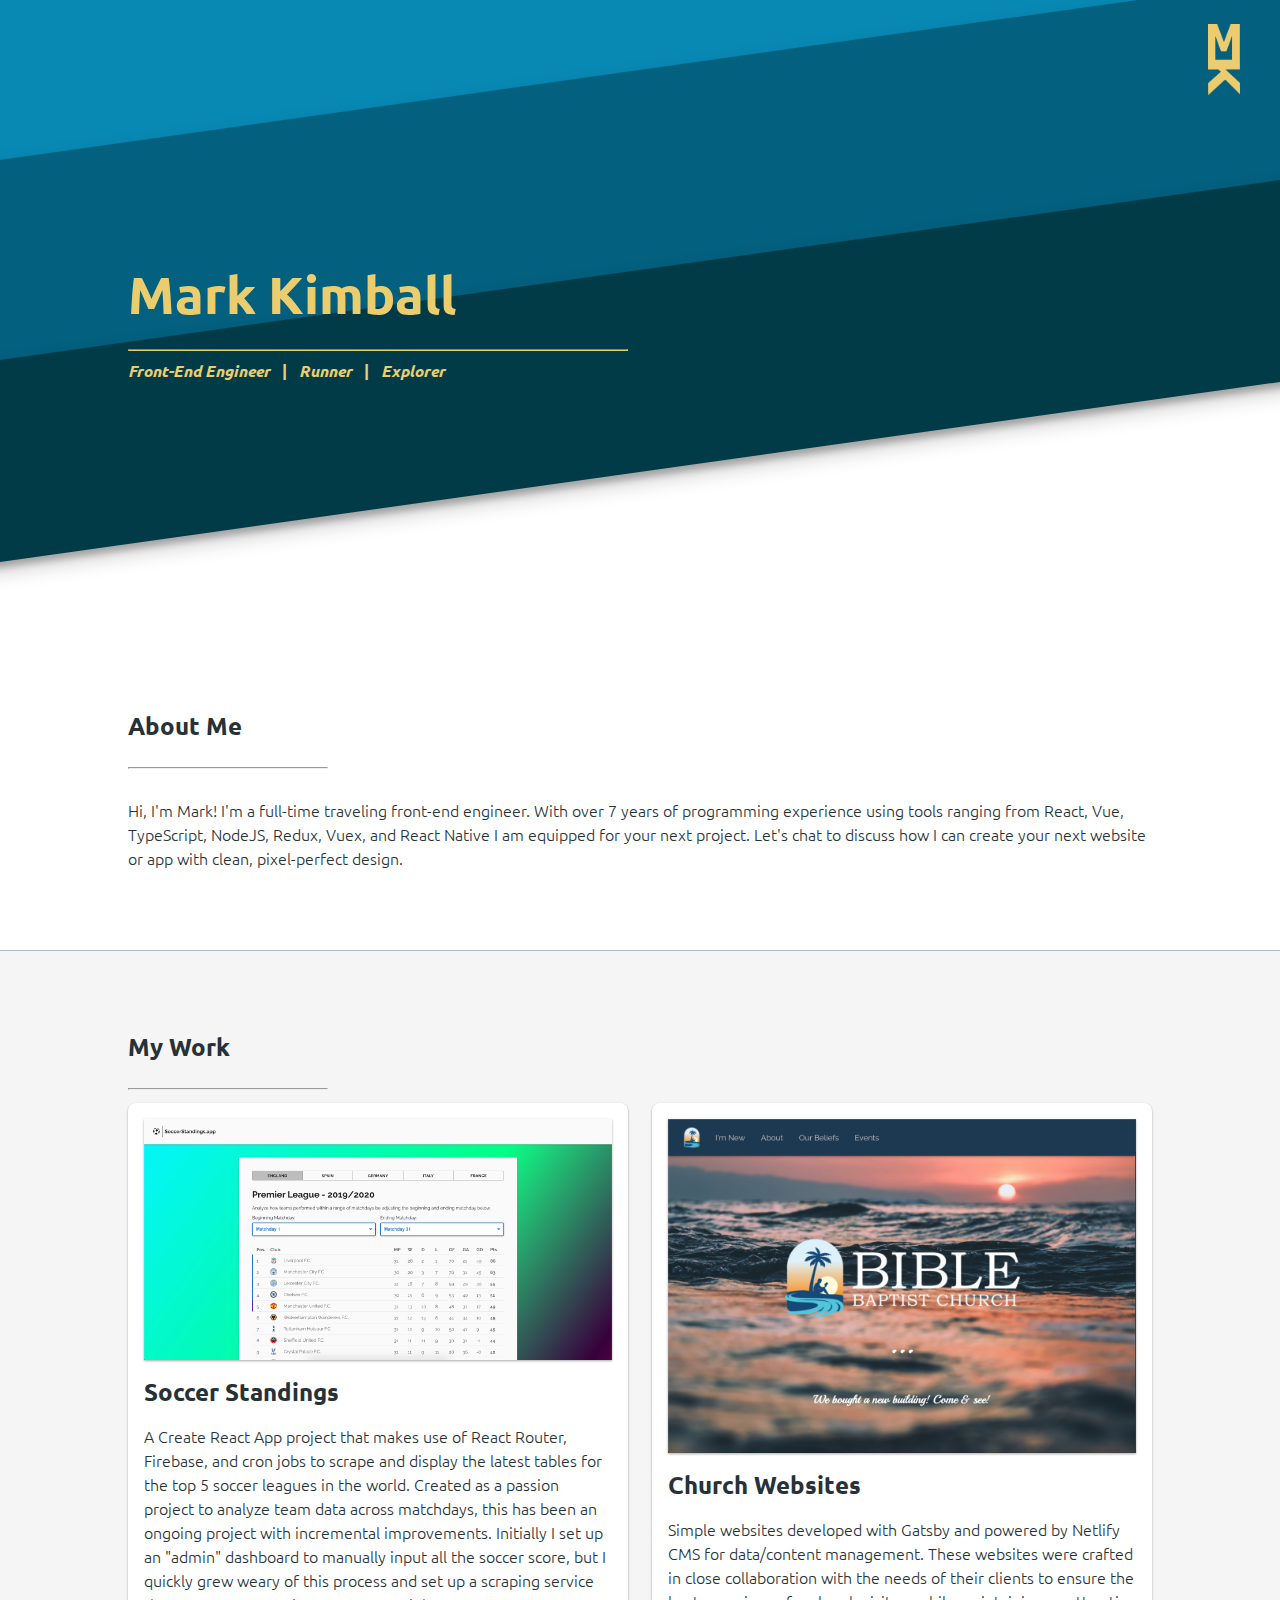
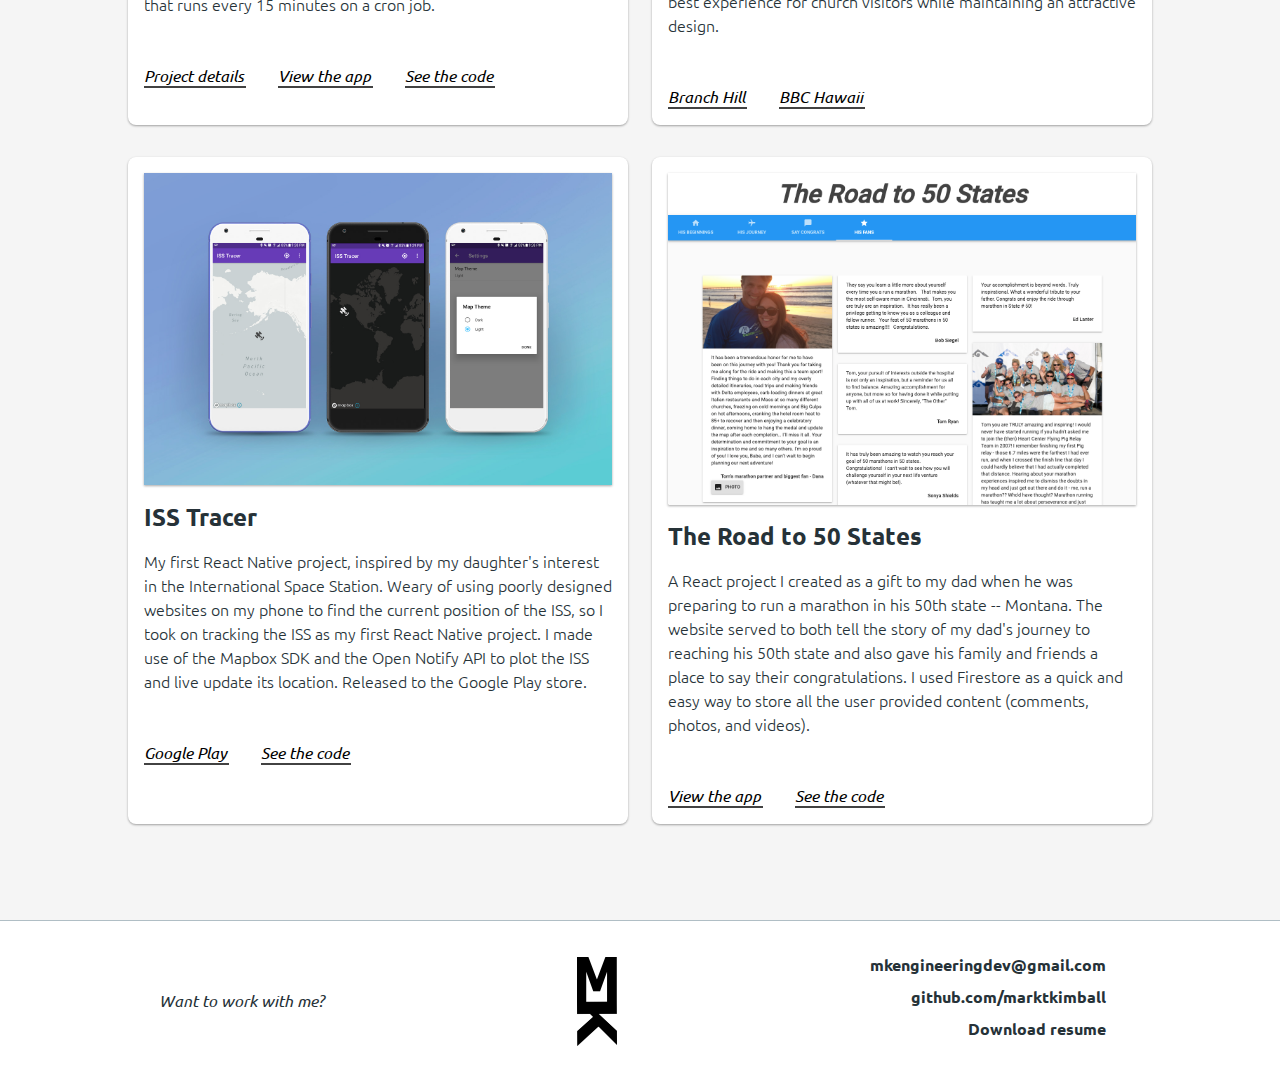
==== commit c240978f: "Colors and layout" ====
--- a/index.html
+++ b/index.html
@@ -57,145 +57,146 @@
         <h2>My Work</h2>
         <hr />
       </div>
-      <div class="card elevation-1">
-        <img
-          class="card-media elevation-1"
-          src="./assets/soccer-standings-1.png"
-          alt="soccer standings overview"
-        />
-        <div class="card-title-container">
+      <div class="project-grid">
+        <div class="card elevation-1">
+          <img
+            class="card-media elevation-1"
+            src="./assets/soccer-standings-1.png"
+            alt="soccer standings overview"
+          />
           <h2>Soccer Standings</h2>
-          <a class="view-link project-link" href="./soccer-standings.html">
-            Project details
-          </a>
-        </div>
-        <p>
-          A Create React App project that makes use of React Router, Firebase,
-          and cron jobs to scrape and display the latest tables for the top 5
-          soccer leagues in the world. Created as a passion project to analyze
-          team data across matchdays, this has been an ongoing project with
-          incremental improvements. Initially I set up an "admin" dashboard to
-          manually input all the soccer score, but I quickly grew weary of this
-          process and set up a scraping service that runs every 15 minutes on a
-          cron job.
-        </p>
-        <div class="extras">
-          <a
-            class="view-link"
-            href="https://soccer-table-c68e5.firebaseapp.com/"
-            rel="noopener noreferer"
-            target="_blanket"
-          >
-            View the app
-          </a>
-          <a
-            class="view-link code-link"
-            href="https://github.com/marktkimball/soccer-table"
-            rel="noopener noreferer"
-            target="_blanket"
-          >
-            See the code
-          </a>
-        </div>
-      </div>
-      <div class="card elevation-1">
-        <img
-          class="card-media elevation-1"
-          src="./assets/church-websites-1.png"
-          alt="iss tracer overview"
-        />
-        <h2>Church Websites</h2>
-        <p>
-          Simple websites developed with Gatsby and powered by Netlify CMS for
-          data/content management. These websites were crafted in close
-          collaboration with the needs of their clients to ensure the best
-          experience for church visitors while maintaining an attractive design.
-        </p>
-        <div class="extras">
-          <a
-            class="view-link"
-            href="https://dreamy-pike-b3b7bf.netlify.app/"
-            rel="noopener noreferer"
-            target="_blanket"
-          >
-            Branch Hill
-          </a>
-          <a
-            class="view-link code-link"
-            href="https://roaring-cactus-b03f63.netlify.app/"
-            rel="noopener noreferer"
-            target="_blanket"
-          >
-            BBC Hawaii
-          </a>
-        </div>
-      </div>
-      <div class="card elevation-1">
-        <img
-          class="card-media elevation-1"
-          src="./assets/iss-tracer.jpg"
-          alt="iss tracer overview"
-        />
-        <h2>ISS Tracer</h2>
-        <p>
-          My first React Native project, inspired by my daughter's interest in
-          the International Space Station. Weary of using poorly designed
-          websites on my phone to find the current position of the ISS, so I
-          took on tracking the ISS as my first React Native project. I made use
-          of the Mapbox SDK and the Open Notify API to plot the ISS and live
-          update its location. Released to the Google Play store.
-        </p>
-        <div class="extras">
-          <a
-            class="view-link"
-            href="https://play.google.com/store/apps/details?id=com.isstracer"
-            rel="noopener noreferer"
-            target="_blanket"
-          >
-            Google Play
-          </a>
-          <a
-            class="view-link code-link"
-            href="https://github.com/marktkimball/iss-tracker"
-            rel="noopener noreferer"
-            target="_blanket"
-          >
-            See the code
-          </a>
-        </div>
-      </div>
-      <div class="card elevation-1">
-        <img
-          class="card-media elevation-1"
-          src="./assets/the-road-to-50-states-2.png"
-          alt="soccer standings overview"
-        />
-        <h2>The Road to 50 States</h2>
-        <p>
-          A React project I created as a gift to my dad when he was preparing to
-          run a marathon in his 50th state -- Montana. The website served to
-          both tell the story of my dad's journey to reaching his 50th state and
-          also gave his family and friends a place to say their congratulations.
-          I used Firestore as a quick and easy way to store all the user
-          provided content (comments, photos, and videos).
-        </p>
-        <div class="extras">
-          <a
-            class="view-link"
-            href="https://theroadto50states.herokuapp.com/"
-            rel="noopener noreferer"
-            target="_blanket"
-          >
-            View the app
-          </a>
-          <a
-            class="view-link code-link"
-            href="https://github.com/marktkimball/50-state-marathons"
-            rel="noopener noreferer"
-            target="_blanket"
-          >
-            See the code
-          </a>
+          <p>
+            A Create React App project that makes use of React Router, Firebase,
+            and cron jobs to scrape and display the latest tables for the top 5
+            soccer leagues in the world. Created as a passion project to analyze
+            team data across matchdays, this has been an ongoing project with
+            incremental improvements. Initially I set up an "admin" dashboard to
+            manually input all the soccer score, but I quickly grew weary of
+            this process and set up a scraping service that runs every 15
+            minutes on a cron job.
+          </p>
+          <div class="extras">
+            <a class="view-link project-link" href="./soccer-standings.html">
+              Project details
+            </a>
+            <a
+              class="view-link"
+              href="https://soccer-table-c68e5.web.app/league/england"
+              rel="noopener noreferer"
+              target="_blanket"
+            >
+              View the app
+            </a>
+            <a
+              class="view-link code-link"
+              href="https://github.com/marktkimball/soccer-table"
+              rel="noopener noreferer"
+              target="_blanket"
+            >
+              See the code
+            </a>
+          </div>
+        </div>
+        <div class="card elevation-1">
+          <img
+            class="card-media elevation-1"
+            src="./assets/church-websites-1.png"
+            alt="iss tracer overview"
+          />
+          <h2>Church Websites</h2>
+          <p>
+            Simple websites developed with Gatsby and powered by Netlify CMS for
+            data/content management. These websites were crafted in close
+            collaboration with the needs of their clients to ensure the best
+            experience for church visitors while maintaining an attractive
+            design.
+          </p>
+          <div class="extras">
+            <a
+              class="view-link"
+              href="https://dreamy-pike-b3b7bf.netlify.app/"
+              rel="noopener noreferer"
+              target="_blanket"
+            >
+              Branch Hill
+            </a>
+            <a
+              class="view-link code-link"
+              href="https://roaring-cactus-b03f63.netlify.app/"
+              rel="noopener noreferer"
+              target="_blanket"
+            >
+              BBC Hawaii
+            </a>
+          </div>
+        </div>
+        <div class="card elevation-1">
+          <img
+            class="card-media elevation-1"
+            src="./assets/iss-tracer.jpg"
+            alt="iss tracer overview"
+          />
+          <h2>ISS Tracer</h2>
+          <p>
+            My first React Native project, inspired by my daughter's interest in
+            the International Space Station. Weary of using poorly designed
+            websites on my phone to find the current position of the ISS, so I
+            took on tracking the ISS as my first React Native project. I made
+            use of the Mapbox SDK and the Open Notify API to plot the ISS and
+            live update its location. Released to the Google Play store.
+          </p>
+          <div class="extras">
+            <a
+              class="view-link"
+              href="https://play.google.com/store/apps/details?id=com.isstracer"
+              rel="noopener noreferer"
+              target="_blanket"
+            >
+              Google Play
+            </a>
+            <a
+              class="view-link code-link"
+              href="https://github.com/marktkimball/iss-tracker"
+              rel="noopener noreferer"
+              target="_blanket"
+            >
+              See the code
+            </a>
+          </div>
+        </div>
+        <div class="card elevation-1">
+          <img
+            class="card-media elevation-1"
+            src="./assets/the-road-to-50-states-2.png"
+            alt="50 states marathon overview"
+          />
+          <h2>The Road to 50 States</h2>
+          <p>
+            A React project I created as a gift to my dad when he was preparing
+            to run a marathon in his 50th state -- Montana. The website served
+            to both tell the story of my dad's journey to reaching his 50th
+            state and also gave his family and friends a place to say their
+            congratulations. I used Firestore as a quick and easy way to store
+            all the user provided content (comments, photos, and videos).
+          </p>
+          <div class="extras">
+            <a
+              class="view-link"
+              href="https://marathon-50-states.web.app/"
+              rel="noopener noreferer"
+              target="_blanket"
+            >
+              View the app
+            </a>
+            <a
+              class="view-link code-link"
+              href="https://github.com/marktkimball/50-state-marathons"
+              rel="noopener noreferer"
+              target="_blanket"
+            >
+              See the code
+            </a>
+          </div>
         </div>
       </div>
     </section>
--- a/main.css
+++ b/main.css
@@ -171,15 +171,23 @@
   background: #f5f5f5;
 }
 
+.project-grid {
+  display: grid;
+  grid-template-columns: 1fr 1fr;
+  column-gap: 2.4rem;
+}
+
 .card {
   background: #fff;
-  border-radius: 0.2rem;
+  border-radius: 0.8rem;
   margin-bottom: 3.2rem;
   padding: 1.6rem;
 }
 
 .card-media {
+  display: block;
   height: auto;
+  margin: 0 auto;
   max-height: 360px;
   max-width: 100%;
   width: auto;
@@ -301,6 +309,10 @@
 
   .mobile {
     display: block;
+  }
+
+  .project-grid {
+    grid-template-columns: 1fr;
   }
 
   .want-to-work-title {
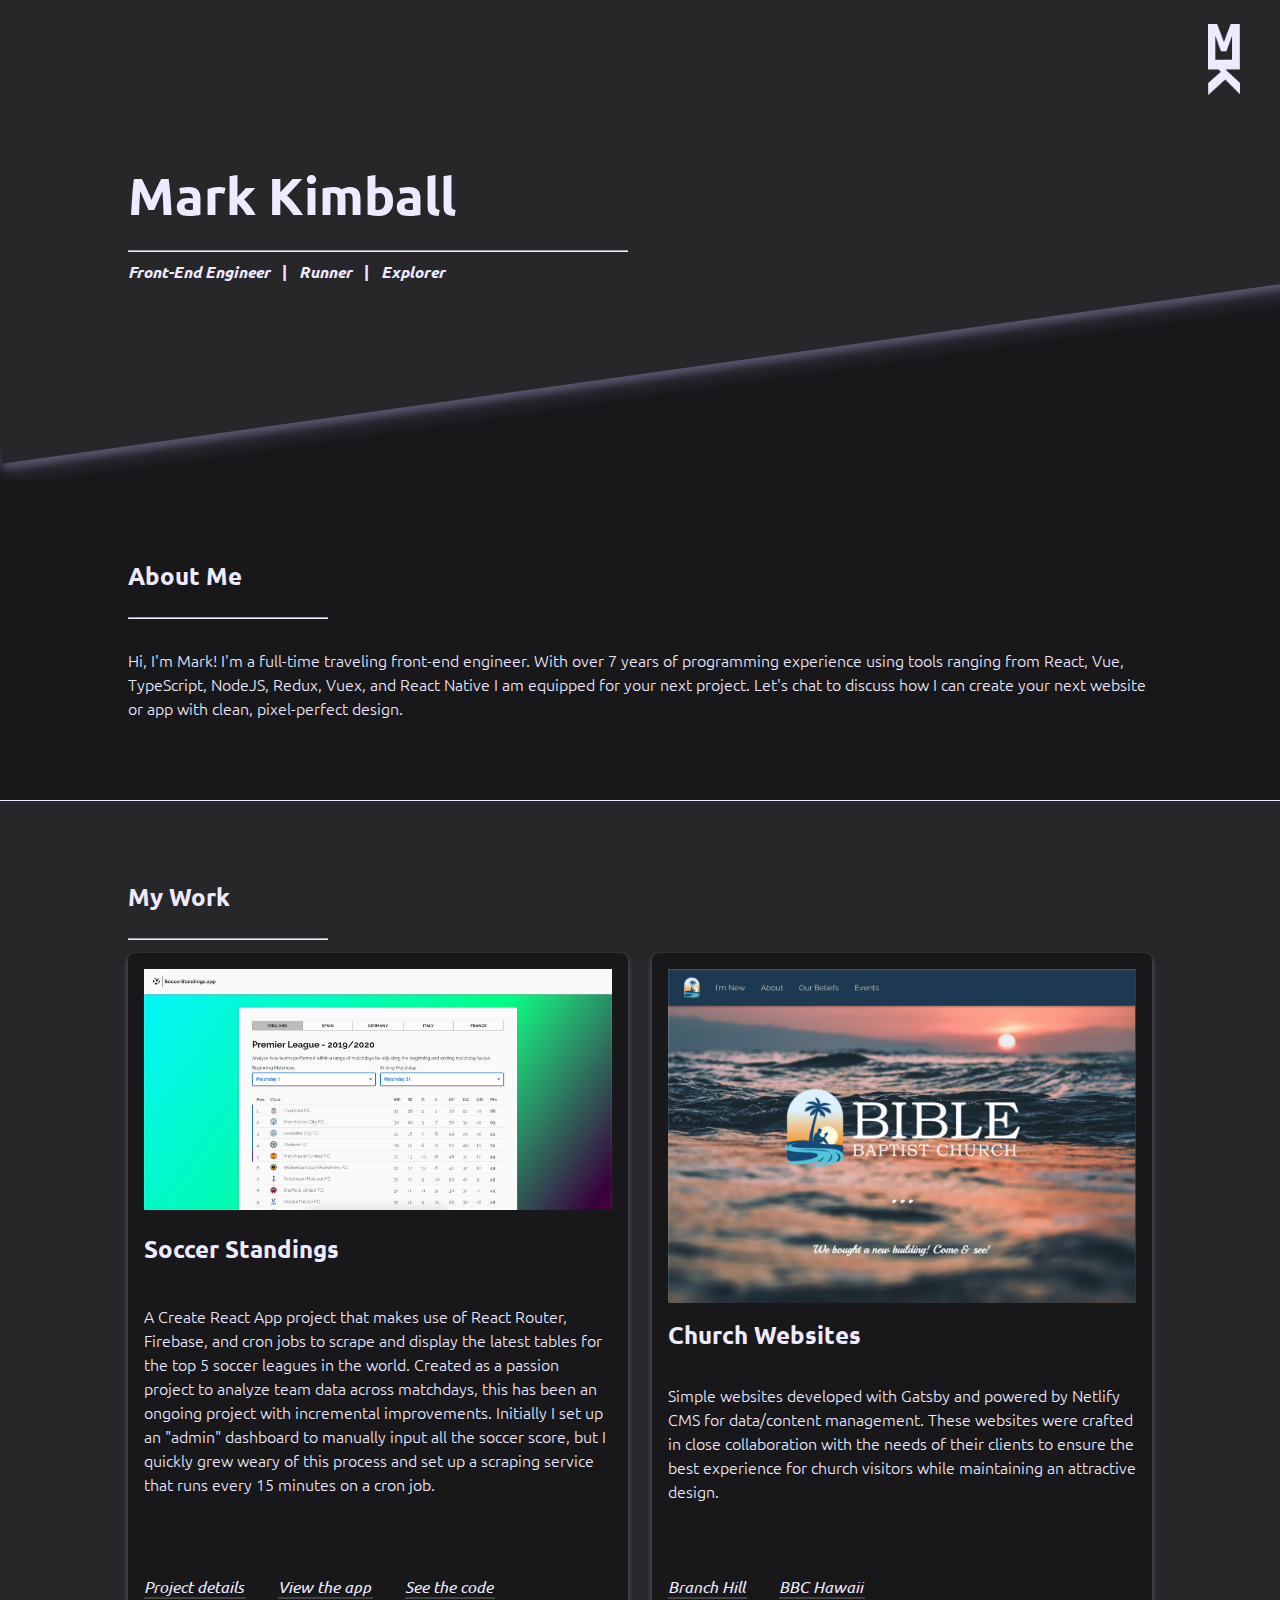
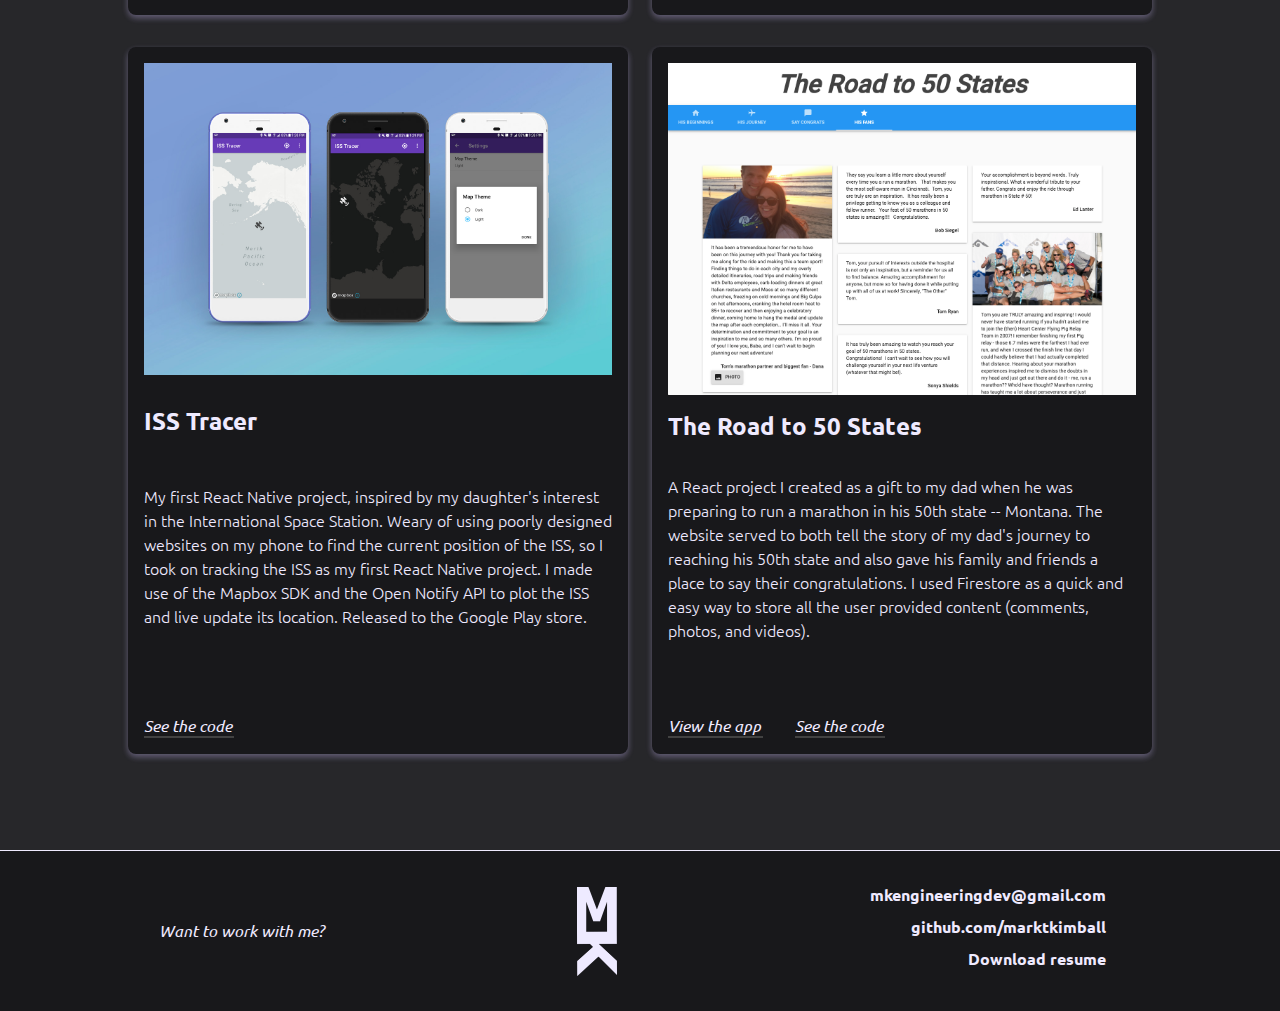
==== commit 61a54dc2: "Darkify" ====
--- a/index.html
+++ b/index.html
@@ -22,8 +22,6 @@
     <header>
       <div class="stripe-container">
         <div class="stripe elevation-3"></div>
-        <div class="stripe elevation-3"></div>
-        <div class="stripe elevation-3"></div>
       </div>
       <div class="title">
         <h1>Mark Kimball</h1>
@@ -58,9 +56,9 @@
         <hr />
       </div>
       <div class="project-grid">
-        <div class="card elevation-1">
-          <img
-            class="card-media elevation-1"
+        <div class="card elevation-2">
+          <img
+            class="card-media"
             src="./assets/soccer-standings-1.png"
             alt="soccer standings overview"
           />
@@ -97,9 +95,9 @@
             </a>
           </div>
         </div>
-        <div class="card elevation-1">
-          <img
-            class="card-media elevation-1"
+        <div class="card elevation-2">
+          <img
+            class="card-media"
             src="./assets/church-websites-1.png"
             alt="iss tracer overview"
           />
@@ -130,9 +128,9 @@
             </a>
           </div>
         </div>
-        <div class="card elevation-1">
-          <img
-            class="card-media elevation-1"
+        <div class="card elevation-2">
+          <img
+            class="card-media"
             src="./assets/iss-tracer.jpg"
             alt="iss tracer overview"
           />
@@ -147,14 +145,6 @@
           </p>
           <div class="extras">
             <a
-              class="view-link"
-              href="https://play.google.com/store/apps/details?id=com.isstracer"
-              rel="noopener noreferer"
-              target="_blanket"
-            >
-              Google Play
-            </a>
-            <a
               class="view-link code-link"
               href="https://github.com/marktkimball/iss-tracker"
               rel="noopener noreferer"
@@ -164,9 +154,9 @@
             </a>
           </div>
         </div>
-        <div class="card elevation-1">
-          <img
-            class="card-media elevation-1"
+        <div class="card elevation-2">
+          <img
+            class="card-media"
             src="./assets/the-road-to-50-states-2.png"
             alt="50 states marathon overview"
           />
@@ -202,12 +192,15 @@
     </section>
     <footer>
       <img
-        class="footer-wordmark mobile"
+        class="footer-wordmark mobile colorize"
         src="./assets/wordmark.png"
         alt="wordmark logo"
       />
       <p class="want-to-work-title">Want to work with me?</p>
-      <img class="footer-wordmark desktop" src="./assets/wordmark.png" />
+      <img
+        class="footer-wordmark desktop colorize"
+        src="./assets/wordmark.png"
+      />
       <div>
         <a class="contact-link" href="mailto:mkengineeringdev@gmail.com">
           mkengineeringdev@gmail.com
--- a/main.css
+++ b/main.css
@@ -1,3 +1,8 @@
+:root {
+  --dark-grey: #18181b;
+  --purple-frost: #efeaff;
+}
+
 *,
 *:before,
 *:after {
@@ -9,8 +14,8 @@
 }
 
 body {
-  background-color: #fff;
-  color: #263238;
+  background-color: var(--dark-grey);
+  color: var(--purple-frost);
   font-family: "Ubuntu", sans-serif;
   font-size: 1.6rem;
   font-weight: 100;
@@ -24,7 +29,7 @@
 }
 
 header {
-  height: calc(3 * 21rem);
+  height: 48rem;
   overflow: hidden;
   position: relative;
   width: 100vw;
@@ -40,42 +45,30 @@
 }
 
 .colorize {
-  filter: invert(77%) sepia(57%) saturate(342%) hue-rotate(1deg) brightness(97%)
-    contrast(93%);
+  filter: invert(86%) sepia(9%) saturate(407%) hue-rotate(209deg)
+    brightness(105%) contrast(102%);
 }
 
 .stripe-container {
-  top: -18rem;
+  top: -28rem;
   left: -5rem;
   position: absolute;
   width: 120vw;
 }
 
 .stripe {
-  height: 20rem;
+  height: 64rem;
   left: 0;
   right: 0;
   transform: rotate(-8deg);
-}
-
-.stripe:nth-of-type(1) {
-  height: 24rem;
-  background: #0889b4;
-}
-
-.stripe:nth-of-type(2) {
-  background: #04607f;
-}
-
-.stripe:nth-of-type(3) {
-  background: #013b48;
+  background: #27272a;
 }
 
 .title {
-  color: #eccd6e;
+  color: var(--purple-frost);
   display: flex;
   flex-direction: column;
-  height: 100%;
+  height: 90%;
   justify-content: center;
   margin: 0 10%;
   position: relative;
@@ -87,7 +80,7 @@
 }
 
 .title > hr {
-  border-color: #eccd6e;
+  border-color: var(--purple-frost);
   width: 100%;
   max-width: 50rem;
   margin-left: 0;
@@ -105,23 +98,24 @@
 }
 
 section {
-  border-bottom: 0.1rem solid #b0bec5;
+  border-bottom: 0.1rem solid var(--purple-frost);
   padding: 6.4rem 10%;
 }
 
 section hr {
+  border-color: var(--purple-frost);
   display: inline-block;
   width: 20rem;
 }
 
 .view-link {
-  color: #000;
+  color: var(--purple-frost);
   display: inline-block;
   font-style: italic;
   position: relative;
   overflow: hidden;
   padding-right: 0.2rem;
-  margin-right: 3.2rem;
+  margin: 0.8rem 3.2rem 0 0;
 }
 
 .view-link::before {
@@ -168,7 +162,7 @@
 }
 
 .projects {
-  background: #f5f5f5;
+  background: #27272a;
 }
 
 .project-grid {
@@ -178,10 +172,19 @@
 }
 
 .card {
-  background: #fff;
+  background: var(--dark-grey);
   border-radius: 0.8rem;
+  display: flex;
+  flex-direction: column;
+  justify-content: space-between;
   margin-bottom: 3.2rem;
   padding: 1.6rem;
+  transition: all ease-in-out 250ms;
+}
+
+.card:hover {
+  box-shadow: 0 1rem 2rem rgba(207, 190, 255, 0.19),
+    0 0.6rem 0.6rem rgba(207, 190, 255, 0.23);
 }
 
 .card-media {
@@ -205,6 +208,7 @@
 .extras {
   align-items: center;
   display: flex;
+  flex-wrap: wrap;
   margin-top: 4.8rem;
 }
 
@@ -213,7 +217,7 @@
   display: flex;
   justify-content: space-around;
   padding: 3.2rem;
-  background-color: #fff;
+  background-color: var(--dark-grey);
 }
 
 .want-to-work-title {
@@ -240,23 +244,23 @@
 }
 
 .elevation-1 {
-  box-shadow: 0 0.1rem 0.3rem rgba(0, 0, 0, 0.12),
-    0 0.1rem 0.2rem rgba(0, 0, 0, 0.24);
+  box-shadow: 0 0.1rem 0.3rem rgba(207, 190, 255, 0.12),
+    0 0.1rem 0.2rem rgba(207, 190, 255, 0.24);
 }
 
 .elevation-2 {
-  box-shadow: 0 0.3rem 0.6rem rgba(0, 0, 0, 0.16),
-    0 0.3rem 0.6rem rgba(0, 0, 0, 0.23);
+  box-shadow: 0 0.3rem 0.6rem rgba(207, 190, 255, 0.16),
+    0 0.3rem 0.6rem rgba(207, 190, 255, 0.23);
 }
 
 .elevation-3 {
-  box-shadow: 0 1rem 2rem rgba(0, 0, 0, 0.19),
-    0 0.6rem 0.6rem rgba(0, 0, 0, 0.23);
+  box-shadow: 0 1rem 2rem rgba(207, 190, 255, 0.19),
+    0 0.6rem 0.6rem rgba(207, 190, 255, 0.23);
 }
 
 .elevation-5 {
-  box-shadow: 0 1.9rem 3.8rem rgba(0, 0, 0, 0.3),
-    0 1.5rem 1.2rem rgba(0, 0, 0, 0.22);
+  box-shadow: 0 1.9rem 3.8rem rgba(207, 190, 255, 0.3),
+    0 1.5rem 1.2rem rgba(207, 190, 255, 0.22);
 }
 
 @media screen and (max-width: 414px) {
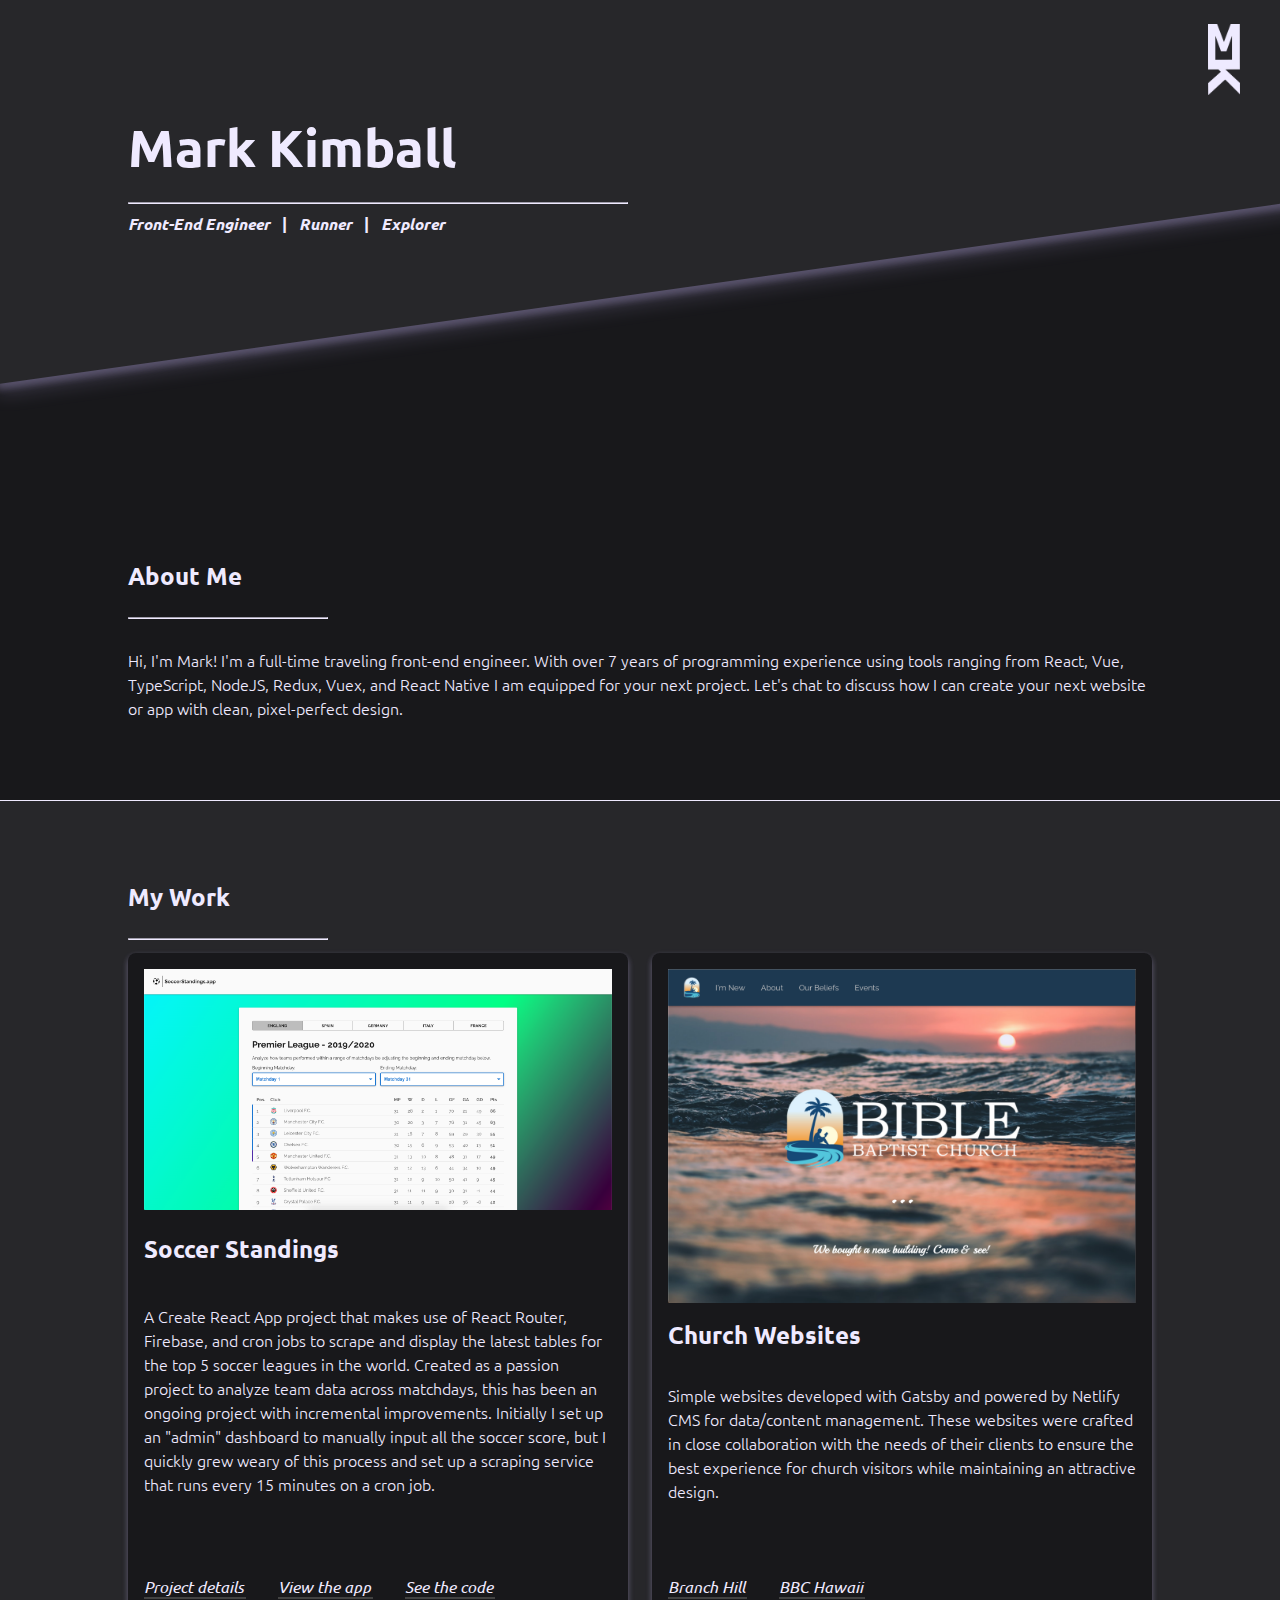
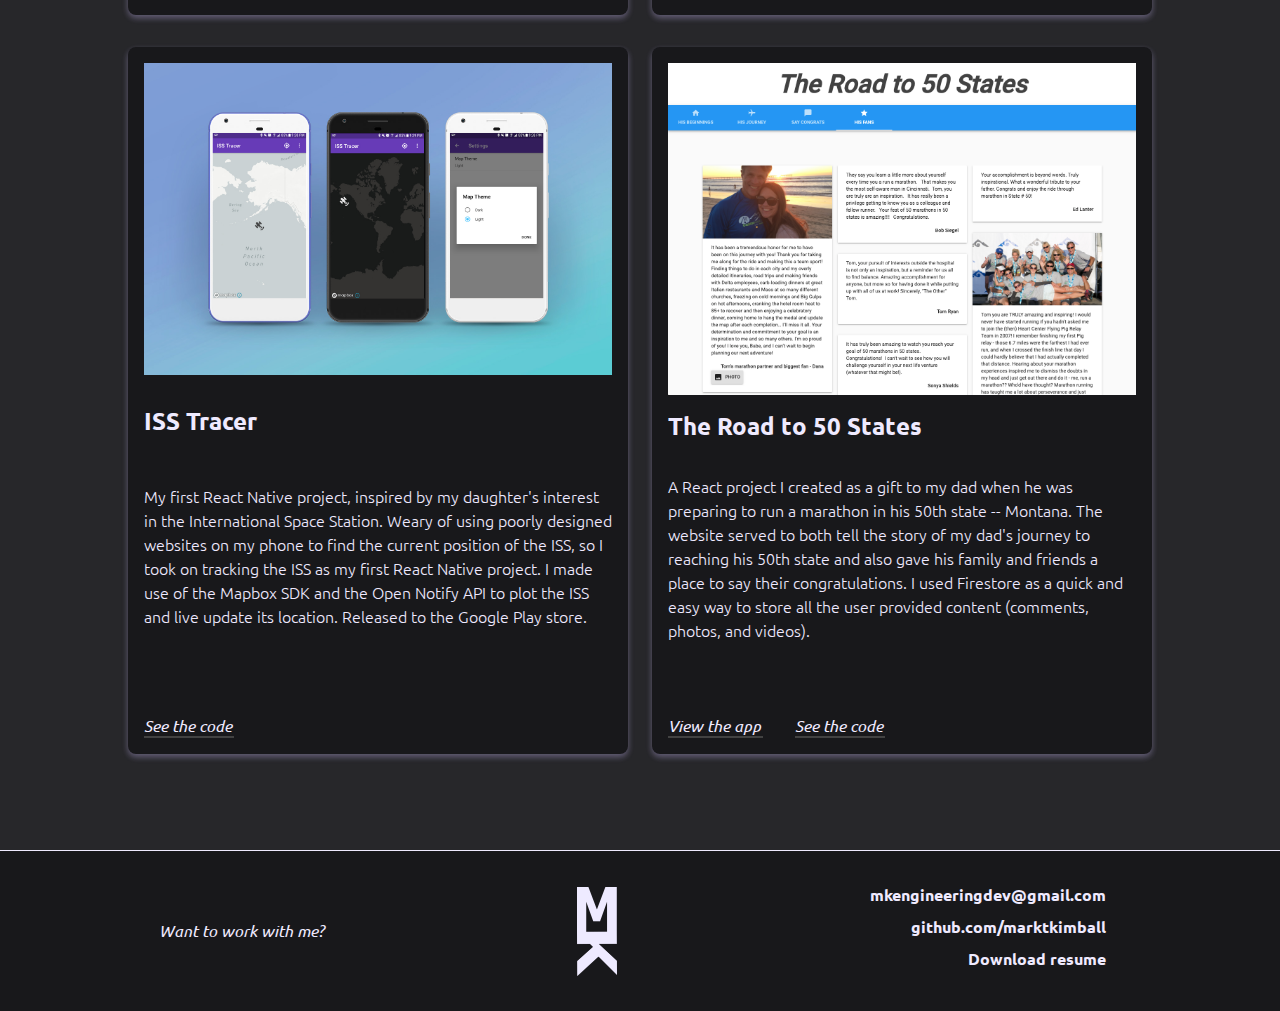
==== commit fa8a18b5: "Update url" ====
--- a/index.html
+++ b/index.html
@@ -112,7 +112,7 @@
           <div class="extras">
             <a
               class="view-link"
-              href="https://dreamy-pike-b3b7bf.netlify.app/"
+              href="https://branch-hill-baptist.netlify.app/"
               rel="noopener noreferer"
               target="_blanket"
             >
--- a/main.css
+++ b/main.css
@@ -57,7 +57,7 @@
 }
 
 .stripe {
-  height: 64rem;
+  height: 56rem;
   left: 0;
   right: 0;
   transform: rotate(-8deg);
@@ -68,7 +68,7 @@
   color: var(--purple-frost);
   display: flex;
   flex-direction: column;
-  height: 90%;
+  height: 70%;
   justify-content: center;
   margin: 0 10%;
   position: relative;
